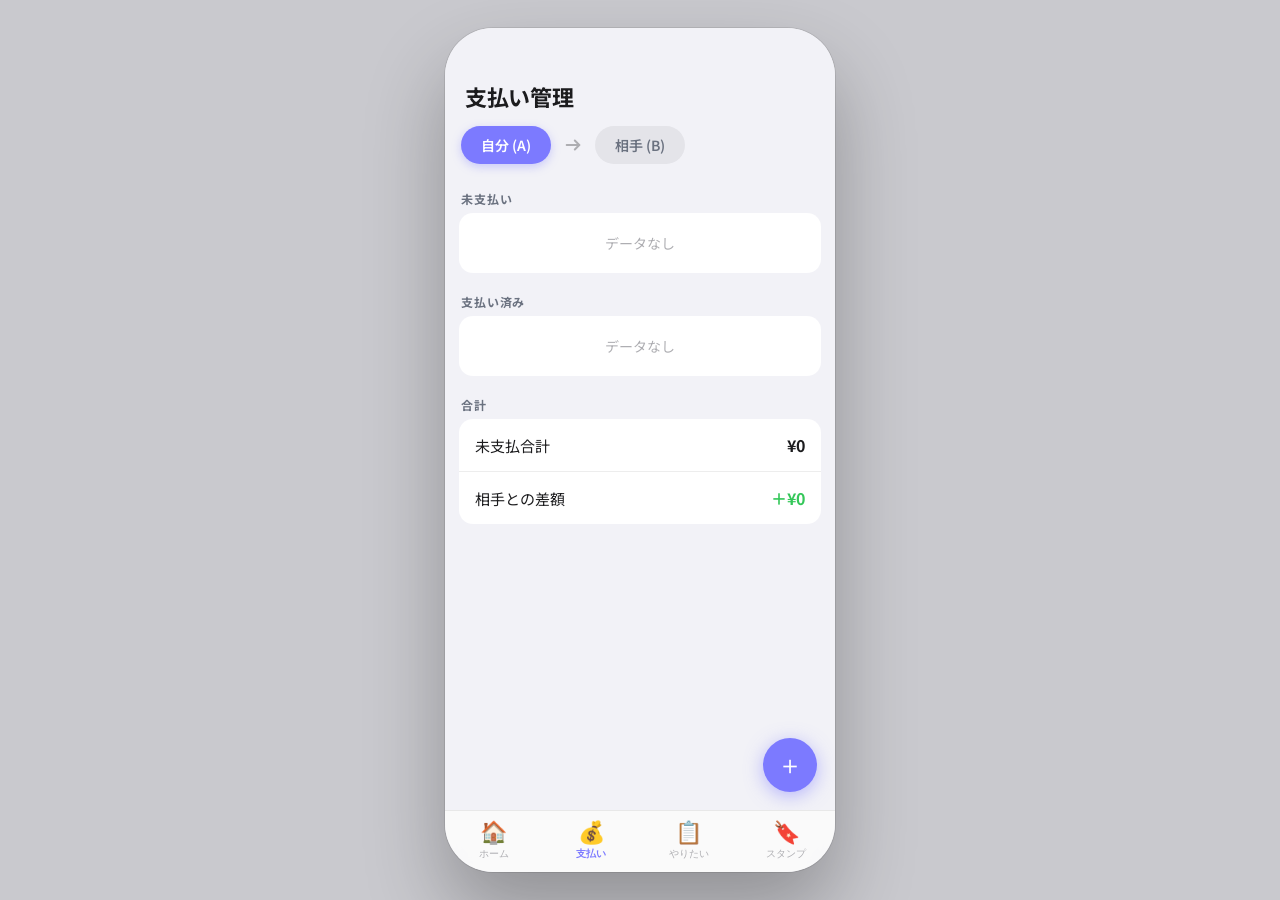
==== 01_payment.html @ 021d117a "ページ遷移調整" ====
<!DOCTYPE html>
<html lang="ja">
<head>
<meta charset="UTF-8"/>
<meta name="viewport" content="width=device-width,initial-scale=1.0,maximum-scale=1.0"/>
<title>支払い管理</title>
<link href="https://fonts.googleapis.com/css2?family=Noto+Sans+JP:wght@300;400;500;600;700&display=swap" rel="stylesheet"/>
<style>
/* ─── Reset & Variables ─── */
*,*::before,*::after{box-sizing:border-box;margin:0;padding:0}
:root{
  --bg:#f2f2f7;
  --card:#fff;
  --text:#1c1c1e;
  --sub:#6b7280;
  --muted:#aeaeb2;
  --border:rgba(0,0,0,0.07);
  --accent:#7c7aff;
  --green:#34c759;
  --red:#ff3b30;
  --r:14px;
  --nav:62px;
}
html,body{
  height:100%;background:#c9c9ce;
  display:flex;justify-content:center;align-items:center;
  font-family:'Noto Sans JP',sans-serif;
  -webkit-font-smoothing:antialiased;
}

/* ─── Phone Frame ─── */
.phone{
  width:390px;height:844px;
  background:var(--bg);border-radius:48px;overflow:hidden;
  position:relative;display:flex;flex-direction:column;
  box-shadow:0 40px 80px rgba(0,0,0,.28),0 0 0 1px rgba(0,0,0,.09);
}

/* ─── Header ─── */
.hdr{
  padding:52px 20px 10px;
  background:var(--bg);flex-shrink:0;
}
.hdr-title{font-size:22px;font-weight:700;color:var(--text);letter-spacing:-.3px}

/* ─── Tab Bar ─── */
.tab-bar{
  display:flex;gap:8px;padding:4px 16px 12px;
  background:var(--bg);align-items:center;flex-shrink:0;
}
.tab-pill{
  padding:9px 20px;border-radius:22px;
  font-size:14px;font-weight:600;
  font-family:'Noto Sans JP',sans-serif;
  border:none;cursor:pointer;
  transition:background .2s,color .2s,transform .1s;
}
.tab-pill:active{transform:scale(.95)}
.tab-pill.on {background:var(--accent);color:#fff;box-shadow:0 3px 10px rgba(124,122,255,.35)}
.tab-pill.off{background:#e4e4e9;color:var(--sub)}
.tab-arrow{
  display:flex;align-items:center;justify-content:center;
  width:28px;height:28px;color:var(--muted);flex-shrink:0;
  transition:transform .3s cubic-bezier(.34,1.56,.64,1);
}

/* ─── Scroll Area ─── */
.scroll{
  flex:1;overflow-y:auto;padding:0 14px 20px;
  -webkit-overflow-scrolling:touch;
}
.scroll::-webkit-scrollbar{display:none}

/* ─── Section Label ─── */
.sec-lbl{
  font-size:12px;font-weight:700;color:var(--sub);
  letter-spacing:.07em;text-transform:uppercase;
  padding:14px 2px 6px;
}

/* ─── Card List ─── */
.c-list{
  background:var(--card);border-radius:var(--r);
  overflow:hidden;margin-bottom:6px;
}
.c-row{
  display:flex;align-items:center;padding:14px 16px;
  border-bottom:.5px solid var(--border);gap:10px;
  cursor:pointer;transition:background .12s;
  -webkit-tap-highlight-color:transparent;
}
.c-row:last-child{border-bottom:none}
.c-row:active{background:#f5f5fa}
.c-main{flex:1;min-width:0}
.c-date{font-size:15px;color:var(--text);font-weight:400}
.c-memo{font-size:12px;color:var(--sub);margin-top:2px}
.c-right{text-align:right;flex-shrink:0;display:flex;flex-direction:column;align-items:flex-end;gap:4px}
.c-amount{font-size:16px;font-weight:600;color:var(--text)}
.badge{
  font-size:11px;font-weight:600;
  padding:2px 8px;border-radius:10px;
  display:inline-block;
}
.b-red  {background:#ffe5e4;color:var(--red)}
.b-green{background:#e3f9eb;color:var(--green)}
.empty-row{padding:20px;text-align:center;font-size:14px;color:var(--muted)}

/* ─── Summary Card ─── */
.sum-card{background:var(--card);border-radius:var(--r);overflow:hidden;margin-bottom:6px}
.sum-row{display:flex;justify-content:space-between;align-items:center;padding:14px 16px;border-bottom:.5px solid var(--border)}
.sum-row:last-child{border-bottom:none}
.sum-lbl{font-size:15px;color:var(--text)}
.sum-val{font-size:16px;font-weight:700;color:var(--text)}
.sum-val.pos{color:var(--green)}
.sum-val.neg{color:var(--red)}

/* ─── FAB ─── */
.fab{
  position:absolute;bottom:calc(var(--nav) + 18px);right:18px;
  width:54px;height:54px;border-radius:50%;
  background:var(--accent);color:#fff;
  border:none;cursor:pointer;font-size:26px;
  display:flex;align-items:center;justify-content:center;
  box-shadow:0 4px 18px rgba(124,122,255,.5);
  transition:transform .15s,box-shadow .15s;z-index:20;
}
.fab:active{transform:scale(.91);box-shadow:0 2px 8px rgba(124,122,255,.35)}

/* ─── Bottom Nav ─── */
.nav{
  height:var(--nav);background:rgba(250,250,250,.96);
  border-top:.5px solid var(--border);
  display:flex;align-items:center;
  flex-shrink:0;backdrop-filter:blur(20px);z-index:30;
}
.nav-item{
  flex:1;display:flex;flex-direction:column;
  align-items:center;justify-content:center;gap:3px;
  cursor:pointer;padding:6px 0;border:none;background:none;
  -webkit-tap-highlight-color:transparent;
  transition:transform .1s;
}
.nav-item:active{transform:scale(.88)}
.nav-icon{font-size:22px;line-height:1}
.nav-lbl{font-size:10px;font-weight:500;color:var(--muted)}
.nav-item.active .nav-lbl{color:var(--accent);font-weight:700}

/* ─── Overlay / Sheet ─── */
.overlay{
  position:absolute;inset:0;background:rgba(0,0,0,.42);
  z-index:100;display:flex;align-items:flex-end;
  opacity:0;pointer-events:none;transition:opacity .22s;
}
.overlay.open{opacity:1;pointer-events:all}
.sheet{
  width:100%;background:var(--bg);border-radius:24px 24px 0 0;
  transform:translateY(100%);
  transition:transform .3s cubic-bezier(.32,.72,0,1);
  max-height:92%;overflow-y:auto;
}
.overlay.open .sheet{transform:translateY(0)}
.sh-handle{width:36px;height:4px;background:#c7c7cc;border-radius:2px;margin:12px auto 0}
.sh-hdr{display:flex;justify-content:space-between;align-items:center;padding:16px 20px 10px}
.sh-title{font-size:17px;font-weight:700;color:var(--text)}
.x-btn{
  width:28px;height:28px;border-radius:50%;
  background:#e4e4e9;border:none;cursor:pointer;
  display:flex;align-items:center;justify-content:center;
  font-size:14px;color:var(--sub);
}

/* ─── Form ─── */
.f-card{background:var(--card);border-radius:var(--r);margin:0 14px 10px;overflow:hidden}
.f-row{
  display:flex;align-items:center;padding:13px 16px;
  border-bottom:.5px solid var(--border);gap:10px;
}
.f-row:last-child{border-bottom:none}
.f-lbl{font-size:15px;color:var(--text);min-width:80px;flex-shrink:0}
.f-inp{
  flex:1;border:none;outline:none;
  font-size:15px;font-family:'Noto Sans JP',sans-serif;
  color:var(--text);background:transparent;text-align:right;
}
.f-inp::placeholder{color:#c7c7cc}
input[type=datetime-local]{color-scheme:light}
.tgl-g{display:flex;gap:6px;margin-left:auto}
.tgl{
  padding:7px 13px;border-radius:11px;
  font-size:12px;font-weight:700;
  font-family:'Noto Sans JP',sans-serif;
  border:none;cursor:pointer;
  transition:background .16s,color .16s,transform .1s;
}
.tgl:active{transform:scale(.93)}
.tgl-off    {background:#e4e4e9;color:var(--sub)}
.tgl-accent {background:var(--accent);color:#fff}
.tgl-green  {background:var(--green);color:#fff}
.tgl-red    {background:var(--red);color:#fff}
.ok-btn{
  display:block;width:calc(100% - 28px);margin:2px 14px 22px;
  padding:15px;background:var(--accent);color:#fff;
  border:none;border-radius:var(--r);
  font-size:16px;font-weight:700;
  font-family:'Noto Sans JP',sans-serif;
  cursor:pointer;letter-spacing:.04em;
  transition:opacity .15s,transform .12s;
}
.ok-btn:active{opacity:.82;transform:scale(.98)}
.ok-btn:disabled{opacity:.45;cursor:not-allowed}
.del-btn{
  display:block;width:calc(100% - 28px);margin:4px 14px 22px;
  padding:13px;background:#ffe5e4;color:var(--red);
  border:none;border-radius:var(--r);
  font-size:15px;font-weight:600;
  font-family:'Noto Sans JP',sans-serif;cursor:pointer;
}

/* ─── Detail Sheet ─── */
.det-title{font-size:22px;font-weight:700;color:var(--text);padding:4px 16px 14px}
.det-row{
  display:flex;justify-content:space-between;align-items:flex-start;
  padding:12px 16px;border-bottom:.5px solid var(--border);font-size:14px;gap:12px;
}
.det-row:last-child{border-bottom:none}
.det-k{color:var(--sub);flex-shrink:0}
.det-v{color:var(--text);font-weight:500;text-align:right;word-break:break-all}

/* ─── Slide animation ─── */
@keyframes slideR{from{opacity:0;transform:translateX(24px)}to{opacity:1;transform:translateX(0)}}
@keyframes slideL{from{opacity:0;transform:translateX(-24px)}to{opacity:1;transform:translateX(0)}}
.anim-r{animation:slideR .2s ease forwards}
.anim-l{animation:slideL .2s ease forwards}
</style>
</head>
<body>
<div class="phone">

  <!-- Header -->
  <div class="hdr">
    <div class="hdr-title">支払い管理</div>
  </div>

  <!-- Tab Bar -->
  <div class="tab-bar">
    <button class="tab-pill on" id="tabA" onclick="switchTab('A')">自分 (A)</button>
    <div class="tab-arrow" id="arrow">
      <svg width="18" height="18" viewBox="0 0 20 20" fill="none"
           stroke="currentColor" stroke-width="2.2"
           stroke-linecap="round" stroke-linejoin="round">
        <line x1="3" y1="10" x2="17" y2="10"/>
        <polyline points="12 5 17 10 12 15"/>
      </svg>
    </div>
    <button class="tab-pill off" id="tabB" onclick="switchTab('B')">相手 (B)</button>
  </div>

  <!-- Scroll Area -->
  <div class="scroll" id="scroll"></div>

  <!-- FAB -->
  <button class="fab" onclick="openAdd()">＋</button>

  <!-- Bottom Nav -->
  <nav class="nav">
    <button class="nav-item" onclick="location.href='index.html'">
      <span class="nav-icon">🏠</span><span class="nav-lbl">ホーム</span>
    </button>
    <button class="nav-item active">
      <span class="nav-icon">💰</span><span class="nav-lbl">支払い</span>
    </button>
    <button class="nav-item" onclick="location.href='02_wants.html'">
      <span class="nav-icon">📋</span><span class="nav-lbl">やりたい</span>
    </button>
    <button class="nav-item" onclick="location.href='03_stamp.html'">
      <span class="nav-icon">🔖</span><span class="nav-lbl">スタンプ</span>
    </button>
  </nav>

  <!-- ── 追加モーダル ── -->
  <div class="overlay" id="addModal" onclick="bgClose(event,'addModal')">
    <div class="sheet">
      <div class="sh-handle"></div>
      <div class="sh-hdr">
        <span class="sh-title">支払いを追加</span>
        <button class="x-btn" onclick="close('addModal')">✕</button>
      </div>

      <div class="f-card">
        <div class="f-row">
          <span class="f-lbl">発生日時</span>
          <input class="f-inp" type="datetime-local" id="f-date"/>
        </div>
        <div class="f-row">
          <span class="f-lbl">金額</span>
          <input class="f-inp" type="number" id="f-amount" placeholder="0" min="1"/>
          <span style="font-size:14px;color:var(--sub);flex-shrink:0">円</span>
        </div>
        <div class="f-row">
          <span class="f-lbl">メモ</span>
          <input class="f-inp" type="text" id="f-memo" placeholder="任意"/>
        </div>
      </div>

      <div class="f-card">
        <div class="f-row">
          <span class="f-lbl">支払者</span>
          <div class="tgl-g">
            <button class="tgl tgl-accent" id="t-a" onclick="setWho('A')">自分 (A)</button>
            <button class="tgl tgl-off"    id="t-b" onclick="setWho('B')">相手 (B)</button>
          </div>
        </div>
        <div class="f-row">
          <span class="f-lbl">ステータス</span>
          <div class="tgl-g">
            <button class="tgl tgl-red"   id="t-unpaid" onclick="setStatus('unpaid')">未支払い</button>
            <button class="tgl tgl-off"   id="t-paid"   onclick="setStatus('paid')">支払済み</button>
          </div>
        </div>
        <div class="f-row" id="paidDateRow" style="display:none">
          <span class="f-lbl">支払日時</span>
          <input class="f-inp" type="datetime-local" id="f-paiddate"/>
        </div>
      </div>

      <button class="ok-btn" id="addBtn" onclick="submitAdd()">追加する</button>
    </div>
  </div>

  <!-- ── 詳細モーダル ── -->
  <div class="overlay" id="detModal" onclick="bgClose(event,'detModal')">
    <div class="sheet">
      <div class="sh-handle"></div>
      <div class="sh-hdr">
        <span class="sh-title">支払い詳細</span>
        <button class="x-btn" onclick="close('detModal')">✕</button>
      </div>
      <div id="detBody"></div>
      <button class="del-btn" id="delBtn">🗑 この支払いを削除する</button>
    </div>
  </div>

</div><!-- /phone -->

<script>
/* ──────────── STATE ──────────── */
const STORE = 'pay_v1';

// ストレージから読み込み。なければサンプルデータ
let payments = (() => {
  try { return JSON.parse(localStorage.getItem(STORE)) || null; } catch { return null; }
})() || [
  { id: uid(), date: '2026-04-06T14:00', amount: 800,  memo: 'ランチ',   who: 'A', status: 'unpaid', paidDate: null,            createdAt: '2026-04-06T14:00' },
  { id: uid(), date: '2026-04-05T16:00', amount: 1200, memo: 'カフェ',   who: 'A', status: 'unpaid', paidDate: null,            createdAt: '2026-04-05T16:00' },
  { id: uid(), date: '2026-04-01T01:00', amount: 100,  memo: 'コンビニ', who: 'A', status: 'paid',   paidDate: '2026-04-02T10:00', createdAt: '2026-04-01T01:00' },
  { id: uid(), date: '2026-04-04T12:00', amount: 1000, memo: '夕食',     who: 'B', status: 'unpaid', paidDate: null,            createdAt: '2026-04-04T12:00' },
  { id: uid(), date: '2026-03-30T09:00', amount: 500,  memo: '交通費',   who: 'B', status: 'paid',   paidDate: '2026-04-01T09:00', createdAt: '2026-03-30T09:00' },
];

let tab    = 'A';     // 表示中タブ
let fWho   = 'A';     // フォーム: 支払者
let fStatus = 'unpaid'; // フォーム: ステータス

/* ──────────── UTILS ──────────── */
function uid() { return Date.now().toString(36) + Math.random().toString(36).slice(2,6); }
function yen(n) { return '¥' + Number(n).toLocaleString(); }
function nowISO() { const d = new Date(); d.setSeconds(0,0); return d.toISOString().slice(0,16); }

function fmtDateTime(s) {
  if (!s) return '—';
  const d = new Date(s);
  if (isNaN(d)) return s;
  const pad = n => String(n).padStart(2,'0');
  return `${d.getFullYear()}/${pad(d.getMonth()+1)}/${pad(d.getDate())} ${pad(d.getHours())}:${pad(d.getMinutes())}`;
}

// 発生日時から3ヶ月以上経過したデータを自動削除
function autoDelete() {
  const limit = 3 * 30 * 24 * 60 * 60 * 1000; // 3ヶ月（ms）
  const now = Date.now();
  const before = payments.length;
  payments = payments.filter(p => now - new Date(p.date).getTime() < limit);
  if (payments.length !== before) persist();
}

function persist() {
  localStorage.setItem(STORE, JSON.stringify(payments));
}

/* ──────────── TAB ──────────── */
function switchTab(t, anim) {
  if (t === tab && !anim) return;
  const dir = anim || (t === 'B' ? 'anim-r' : 'anim-l');
  tab = t;
  document.getElementById('tabA').className = 'tab-pill ' + (t === 'A' ? 'on' : 'off');
  document.getElementById('tabB').className = 'tab-pill ' + (t === 'B' ? 'on' : 'off');
  document.getElementById('arrow').style.transform = t === 'B' ? 'scaleX(-1)' : 'scaleX(1)';
  render(dir);
}

/* ──────────── RENDER ──────────── */
function render(anim) {
  const el = document.getElementById('scroll');

  const mine  = payments.filter(p => p.who === tab);
  const other = payments.filter(p => p.who !== tab);

  const unpaid = mine.filter(p => p.status === 'unpaid')
                     .sort((a,b) => b.date.localeCompare(a.date));
  const paid   = mine.filter(p => p.status === 'paid')
                     .sort((a,b) => b.date.localeCompare(a.date));

  const unpaidTotal = unpaid.reduce((s,p) => s + p.amount, 0);
  const otherUnpaid = other.filter(p => p.status === 'unpaid')
                           .reduce((s,p) => s + p.amount, 0);
  const diff      = otherUnpaid - unpaidTotal;
  const diffStr   = (diff >= 0 ? '＋' : '－') + yen(Math.abs(diff));
  const diffClass = diff >= 0 ? 'pos' : 'neg';

  const rowHTML = p => `
    <div class="c-row" onclick="openDetail('${p.id}')">
      <div class="c-main">
        <div class="c-date">${fmtDateTime(p.date)}</div>
        ${p.memo ? `<div class="c-memo">${p.memo}</div>` : ''}
      </div>
      <div class="c-right">
        <div class="c-amount">${yen(p.amount)}</div>
        <span class="badge ${p.status === 'paid' ? 'b-green' : 'b-red'}">${p.status === 'paid' ? '支払済' : '未支払'}</span>
      </div>
    </div>`;

  el.innerHTML = `
    <div class="sec-lbl">未支払い</div>
    <div class="c-list">${unpaid.length ? unpaid.map(rowHTML).join('') : '<div class="empty-row">データなし</div>'}</div>

    <div class="sec-lbl">支払い済み</div>
    <div class="c-list">${paid.length ? paid.map(rowHTML).join('') : '<div class="empty-row">データなし</div>'}</div>

    <div class="sec-lbl">合計</div>
    <div class="sum-card">
      <div class="sum-row">
        <span class="sum-lbl">未支払合計</span>
        <span class="sum-val">${yen(unpaidTotal)}</span>
      </div>
      <div class="sum-row">
        <span class="sum-lbl">相手との差額</span>
        <span class="sum-val ${diffClass}">${diffStr}</span>
      </div>
    </div>
    <div style="height:6px"></div>
  `;

  if (anim) {
    el.classList.remove('anim-r','anim-l');
    void el.offsetWidth; // reflow
    el.classList.add(anim);
  }
}

/* ──────────── MODAL HELPERS ──────────── */
function open(id)  { document.getElementById(id).classList.add('open'); }
function close(id) { document.getElementById(id).classList.remove('open'); }
function bgClose(e, id) { if (e.target === document.getElementById(id)) close(id); }

/* ──────────── ADD MODAL ──────────── */
function openAdd() {
  document.getElementById('f-date').value    = nowISO();
  document.getElementById('f-amount').value  = '';
  document.getElementById('f-memo').value    = '';
  document.getElementById('f-paiddate').value = nowISO();
  setWho(tab);
  setStatus('unpaid');
  open('addModal');
}

function setWho(w) {
  fWho = w;
  document.getElementById('t-a').className = 'tgl ' + (w === 'A' ? 'tgl-accent' : 'tgl-off');
  document.getElementById('t-b').className = 'tgl ' + (w === 'B' ? 'tgl-accent' : 'tgl-off');
}

function setStatus(s) {
  fStatus = s;
  document.getElementById('t-unpaid').className = 'tgl ' + (s === 'unpaid' ? 'tgl-red'   : 'tgl-off');
  document.getElementById('t-paid'  ).className = 'tgl ' + (s === 'paid'   ? 'tgl-green' : 'tgl-off');
  document.getElementById('paidDateRow').style.display = s === 'paid' ? 'flex' : 'none';
}

function submitAdd() {
  const date   = document.getElementById('f-date').value;
  const amount = parseInt(document.getElementById('f-amount').value, 10);
  const memo   = document.getElementById('f-memo').value.trim();

  if (!date || isNaN(amount) || amount < 1) {
    alert('発生日時と金額（1円以上）を入力してください');
    return;
  }

  const paidDate = fStatus === 'paid'
    ? (document.getElementById('f-paiddate').value || date)
    : null;

  payments.push({
    id: uid(), date, amount, memo,
    who: fWho, status: fStatus,
    paidDate, createdAt: new Date().toISOString()
  });

  payments.sort((a,b) => b.date.localeCompare(a.date));
  persist();
  close('addModal');
  render();
}

/* ──────────── DETAIL MODAL ──────────── */
function openDetail(id) {
  const p = payments.find(x => x.id === id);
  if (!p) return;

  document.getElementById('detBody').innerHTML = `
    <div class="det-title">${yen(p.amount)}</div>
    <div class="det-row"><span class="det-k">ステータス</span>  <span class="det-v">${p.status === 'paid' ? '✅ 支払済み' : '⏳ 未支払い'}</span></div>
    <div class="det-row"><span class="det-k">支払者</span>      <span class="det-v">${p.who === 'A' ? '自分 (A)' : '相手 (B)'}</span></div>
    <div class="det-row"><span class="det-k">発生日時</span>    <span class="det-v">${fmtDateTime(p.date)}</span></div>
    ${p.paidDate ? `<div class="det-row"><span class="det-k">支払日時</span><span class="det-v">${fmtDateTime(p.paidDate)}</span></div>` : ''}
    ${p.memo     ? `<div class="det-row"><span class="det-k">メモ</span>    <span class="det-v">${p.memo}</span></div>` : ''}
    <div class="det-row"><span class="det-k">登録日時</span>    <span class="det-v">${fmtDateTime(p.createdAt)}</span></div>
  `;

  // ステータストグルボタン
  const toggleLabel = p.status === 'unpaid' ? '✅ 支払済みにする' : '↩ 未支払いに戻す';
  const toggleColor = p.status === 'unpaid' ? 'var(--green)' : 'var(--accent)';
  let extra = document.createElement('button');
  extra.className = 'ok-btn';
  extra.style.cssText = `background:${toggleColor};margin-bottom:0`;
  extra.textContent = toggleLabel;
  extra.onclick = () => {
    p.status   = p.status === 'unpaid' ? 'paid' : 'unpaid';
    p.paidDate = p.status === 'paid' ? new Date().toISOString() : null;
    persist();
    close('detModal');
    render();
  };
  document.getElementById('detBody').appendChild(extra);

  document.getElementById('delBtn').onclick = () => {
    if (!confirm('この支払いを削除しますか？')) return;
    payments = payments.filter(x => x.id !== id);
    persist();
    close('detModal');
    render();
  };

  open('detModal');
}

/* ──────────── INIT ──────────── */
autoDelete();
render();
</script>
</body>
</html>
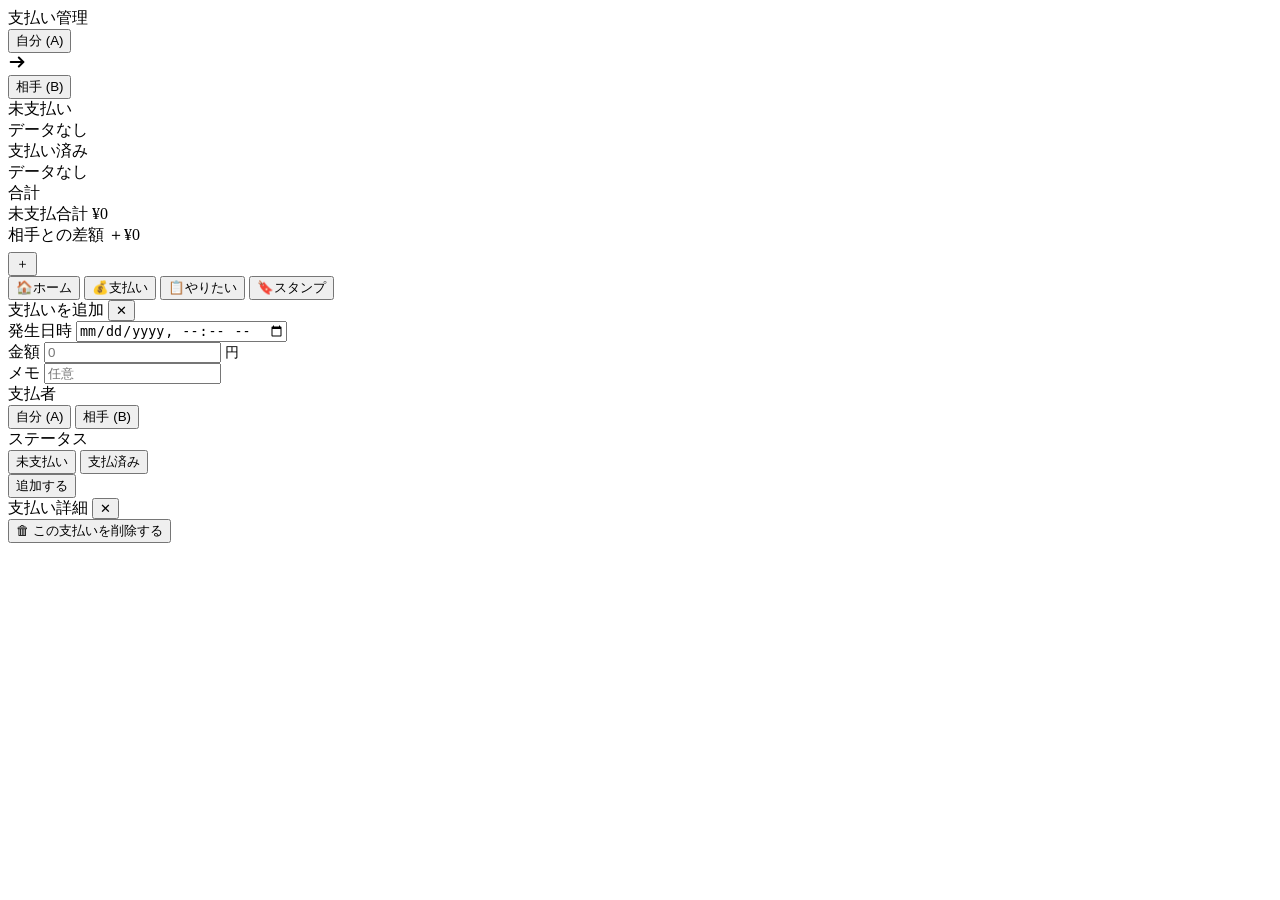
==== commit 96db85df: "css分割" ====
--- a/01_payment.html
+++ b/01_payment.html
@@ -5,233 +5,7 @@
 <meta name="viewport" content="width=device-width,initial-scale=1.0,maximum-scale=1.0"/>
 <title>支払い管理</title>
 <link href="https://fonts.googleapis.com/css2?family=Noto+Sans+JP:wght@300;400;500;600;700&display=swap" rel="stylesheet"/>
-<style>
-/* ─── Reset & Variables ─── */
-*,*::before,*::after{box-sizing:border-box;margin:0;padding:0}
-:root{
-  --bg:#f2f2f7;
-  --card:#fff;
-  --text:#1c1c1e;
-  --sub:#6b7280;
-  --muted:#aeaeb2;
-  --border:rgba(0,0,0,0.07);
-  --accent:#7c7aff;
-  --green:#34c759;
-  --red:#ff3b30;
-  --r:14px;
-  --nav:62px;
-}
-html,body{
-  height:100%;background:#c9c9ce;
-  display:flex;justify-content:center;align-items:center;
-  font-family:'Noto Sans JP',sans-serif;
-  -webkit-font-smoothing:antialiased;
-}
-
-/* ─── Phone Frame ─── */
-.phone{
-  width:390px;height:844px;
-  background:var(--bg);border-radius:48px;overflow:hidden;
-  position:relative;display:flex;flex-direction:column;
-  box-shadow:0 40px 80px rgba(0,0,0,.28),0 0 0 1px rgba(0,0,0,.09);
-}
-
-/* ─── Header ─── */
-.hdr{
-  padding:52px 20px 10px;
-  background:var(--bg);flex-shrink:0;
-}
-.hdr-title{font-size:22px;font-weight:700;color:var(--text);letter-spacing:-.3px}
-
-/* ─── Tab Bar ─── */
-.tab-bar{
-  display:flex;gap:8px;padding:4px 16px 12px;
-  background:var(--bg);align-items:center;flex-shrink:0;
-}
-.tab-pill{
-  padding:9px 20px;border-radius:22px;
-  font-size:14px;font-weight:600;
-  font-family:'Noto Sans JP',sans-serif;
-  border:none;cursor:pointer;
-  transition:background .2s,color .2s,transform .1s;
-}
-.tab-pill:active{transform:scale(.95)}
-.tab-pill.on {background:var(--accent);color:#fff;box-shadow:0 3px 10px rgba(124,122,255,.35)}
-.tab-pill.off{background:#e4e4e9;color:var(--sub)}
-.tab-arrow{
-  display:flex;align-items:center;justify-content:center;
-  width:28px;height:28px;color:var(--muted);flex-shrink:0;
-  transition:transform .3s cubic-bezier(.34,1.56,.64,1);
-}
-
-/* ─── Scroll Area ─── */
-.scroll{
-  flex:1;overflow-y:auto;padding:0 14px 20px;
-  -webkit-overflow-scrolling:touch;
-}
-.scroll::-webkit-scrollbar{display:none}
-
-/* ─── Section Label ─── */
-.sec-lbl{
-  font-size:12px;font-weight:700;color:var(--sub);
-  letter-spacing:.07em;text-transform:uppercase;
-  padding:14px 2px 6px;
-}
-
-/* ─── Card List ─── */
-.c-list{
-  background:var(--card);border-radius:var(--r);
-  overflow:hidden;margin-bottom:6px;
-}
-.c-row{
-  display:flex;align-items:center;padding:14px 16px;
-  border-bottom:.5px solid var(--border);gap:10px;
-  cursor:pointer;transition:background .12s;
-  -webkit-tap-highlight-color:transparent;
-}
-.c-row:last-child{border-bottom:none}
-.c-row:active{background:#f5f5fa}
-.c-main{flex:1;min-width:0}
-.c-date{font-size:15px;color:var(--text);font-weight:400}
-.c-memo{font-size:12px;color:var(--sub);margin-top:2px}
-.c-right{text-align:right;flex-shrink:0;display:flex;flex-direction:column;align-items:flex-end;gap:4px}
-.c-amount{font-size:16px;font-weight:600;color:var(--text)}
-.badge{
-  font-size:11px;font-weight:600;
-  padding:2px 8px;border-radius:10px;
-  display:inline-block;
-}
-.b-red  {background:#ffe5e4;color:var(--red)}
-.b-green{background:#e3f9eb;color:var(--green)}
-.empty-row{padding:20px;text-align:center;font-size:14px;color:var(--muted)}
-
-/* ─── Summary Card ─── */
-.sum-card{background:var(--card);border-radius:var(--r);overflow:hidden;margin-bottom:6px}
-.sum-row{display:flex;justify-content:space-between;align-items:center;padding:14px 16px;border-bottom:.5px solid var(--border)}
-.sum-row:last-child{border-bottom:none}
-.sum-lbl{font-size:15px;color:var(--text)}
-.sum-val{font-size:16px;font-weight:700;color:var(--text)}
-.sum-val.pos{color:var(--green)}
-.sum-val.neg{color:var(--red)}
-
-/* ─── FAB ─── */
-.fab{
-  position:absolute;bottom:calc(var(--nav) + 18px);right:18px;
-  width:54px;height:54px;border-radius:50%;
-  background:var(--accent);color:#fff;
-  border:none;cursor:pointer;font-size:26px;
-  display:flex;align-items:center;justify-content:center;
-  box-shadow:0 4px 18px rgba(124,122,255,.5);
-  transition:transform .15s,box-shadow .15s;z-index:20;
-}
-.fab:active{transform:scale(.91);box-shadow:0 2px 8px rgba(124,122,255,.35)}
-
-/* ─── Bottom Nav ─── */
-.nav{
-  height:var(--nav);background:rgba(250,250,250,.96);
-  border-top:.5px solid var(--border);
-  display:flex;align-items:center;
-  flex-shrink:0;backdrop-filter:blur(20px);z-index:30;
-}
-.nav-item{
-  flex:1;display:flex;flex-direction:column;
-  align-items:center;justify-content:center;gap:3px;
-  cursor:pointer;padding:6px 0;border:none;background:none;
-  -webkit-tap-highlight-color:transparent;
-  transition:transform .1s;
-}
-.nav-item:active{transform:scale(.88)}
-.nav-icon{font-size:22px;line-height:1}
-.nav-lbl{font-size:10px;font-weight:500;color:var(--muted)}
-.nav-item.active .nav-lbl{color:var(--accent);font-weight:700}
-
-/* ─── Overlay / Sheet ─── */
-.overlay{
-  position:absolute;inset:0;background:rgba(0,0,0,.42);
-  z-index:100;display:flex;align-items:flex-end;
-  opacity:0;pointer-events:none;transition:opacity .22s;
-}
-.overlay.open{opacity:1;pointer-events:all}
-.sheet{
-  width:100%;background:var(--bg);border-radius:24px 24px 0 0;
-  transform:translateY(100%);
-  transition:transform .3s cubic-bezier(.32,.72,0,1);
-  max-height:92%;overflow-y:auto;
-}
-.overlay.open .sheet{transform:translateY(0)}
-.sh-handle{width:36px;height:4px;background:#c7c7cc;border-radius:2px;margin:12px auto 0}
-.sh-hdr{display:flex;justify-content:space-between;align-items:center;padding:16px 20px 10px}
-.sh-title{font-size:17px;font-weight:700;color:var(--text)}
-.x-btn{
-  width:28px;height:28px;border-radius:50%;
-  background:#e4e4e9;border:none;cursor:pointer;
-  display:flex;align-items:center;justify-content:center;
-  font-size:14px;color:var(--sub);
-}
-
-/* ─── Form ─── */
-.f-card{background:var(--card);border-radius:var(--r);margin:0 14px 10px;overflow:hidden}
-.f-row{
-  display:flex;align-items:center;padding:13px 16px;
-  border-bottom:.5px solid var(--border);gap:10px;
-}
-.f-row:last-child{border-bottom:none}
-.f-lbl{font-size:15px;color:var(--text);min-width:80px;flex-shrink:0}
-.f-inp{
-  flex:1;border:none;outline:none;
-  font-size:15px;font-family:'Noto Sans JP',sans-serif;
-  color:var(--text);background:transparent;text-align:right;
-}
-.f-inp::placeholder{color:#c7c7cc}
-input[type=datetime-local]{color-scheme:light}
-.tgl-g{display:flex;gap:6px;margin-left:auto}
-.tgl{
-  padding:7px 13px;border-radius:11px;
-  font-size:12px;font-weight:700;
-  font-family:'Noto Sans JP',sans-serif;
-  border:none;cursor:pointer;
-  transition:background .16s,color .16s,transform .1s;
-}
-.tgl:active{transform:scale(.93)}
-.tgl-off    {background:#e4e4e9;color:var(--sub)}
-.tgl-accent {background:var(--accent);color:#fff}
-.tgl-green  {background:var(--green);color:#fff}
-.tgl-red    {background:var(--red);color:#fff}
-.ok-btn{
-  display:block;width:calc(100% - 28px);margin:2px 14px 22px;
-  padding:15px;background:var(--accent);color:#fff;
-  border:none;border-radius:var(--r);
-  font-size:16px;font-weight:700;
-  font-family:'Noto Sans JP',sans-serif;
-  cursor:pointer;letter-spacing:.04em;
-  transition:opacity .15s,transform .12s;
-}
-.ok-btn:active{opacity:.82;transform:scale(.98)}
-.ok-btn:disabled{opacity:.45;cursor:not-allowed}
-.del-btn{
-  display:block;width:calc(100% - 28px);margin:4px 14px 22px;
-  padding:13px;background:#ffe5e4;color:var(--red);
-  border:none;border-radius:var(--r);
-  font-size:15px;font-weight:600;
-  font-family:'Noto Sans JP',sans-serif;cursor:pointer;
-}
-
-/* ─── Detail Sheet ─── */
-.det-title{font-size:22px;font-weight:700;color:var(--text);padding:4px 16px 14px}
-.det-row{
-  display:flex;justify-content:space-between;align-items:flex-start;
-  padding:12px 16px;border-bottom:.5px solid var(--border);font-size:14px;gap:12px;
-}
-.det-row:last-child{border-bottom:none}
-.det-k{color:var(--sub);flex-shrink:0}
-.det-v{color:var(--text);font-weight:500;text-align:right;word-break:break-all}
-
-/* ─── Slide animation ─── */
-@keyframes slideR{from{opacity:0;transform:translateX(24px)}to{opacity:1;transform:translateX(0)}}
-@keyframes slideL{from{opacity:0;transform:translateX(-24px)}to{opacity:1;transform:translateX(0)}}
-.anim-r{animation:slideR .2s ease forwards}
-.anim-l{animation:slideL .2s ease forwards}
-</style>
+<link rel="stylesheet" href="payment_style.css">
 </head>
 <body>
 <div class="phone">
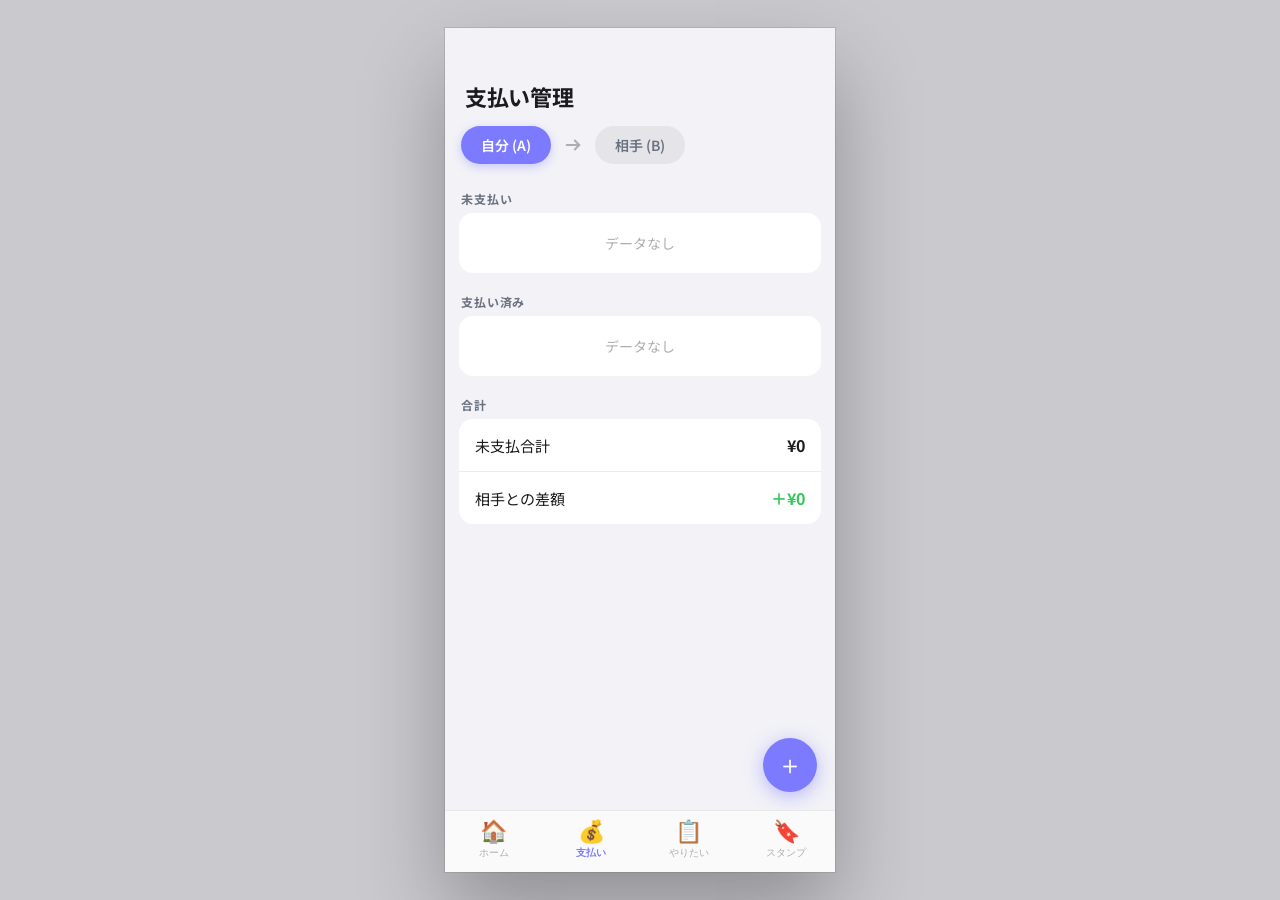
==== commit 70da4b9f: "微調整" ====
--- a/01_payment.html
+++ b/01_payment.html
@@ -5,332 +5,216 @@
 <meta name="viewport" content="width=device-width,initial-scale=1.0,maximum-scale=1.0"/>
 <title>支払い管理</title>
 <link href="https://fonts.googleapis.com/css2?family=Noto+Sans+JP:wght@300;400;500;600;700&display=swap" rel="stylesheet"/>
-<link rel="stylesheet" href="payment_style.css">
+<style>
+*,*::before,*::after{box-sizing:border-box;margin:0;padding:0}
+:root{--bg:#f2f2f7;--card:#fff;--text:#1c1c1e;--sub:#6b7280;--muted:#aeaeb2;--border:rgba(0,0,0,0.07);--accent:#7c7aff;--green:#34c759;--red:#ff3b30;--r:14px;--nav:62px}
+html,body{height:100%;background:#c9c9ce;display:flex;justify-content:center;align-items:center;font-family:'Noto Sans JP',sans-serif;-webkit-font-smoothing:antialiased;overscroll-behavior:none}
+.phone{width:min(390px,100vw);height:min(844px,100dvh);background:var(--bg);border-radius:clamp(0px,calc((100vw - 390px)*-99),48px);overflow:hidden;position:relative;display:flex;flex-direction:column;box-shadow:0 40px 80px rgba(0,0,0,.28),0 0 0 1px rgba(0,0,0,.09)}
+.hdr{padding:max(52px,env(safe-area-inset-top,52px)) 20px 10px;background:var(--bg);flex-shrink:0}
+.hdr-title{font-size:22px;font-weight:700;color:var(--text);letter-spacing:-.3px}
+.tab-bar{display:flex;gap:8px;padding:4px 16px 12px;background:var(--bg);align-items:center;flex-shrink:0}
+.tab-pill{padding:9px 20px;border-radius:22px;font-size:14px;font-weight:600;font-family:'Noto Sans JP',sans-serif;border:none;cursor:pointer;transition:background .2s,color .2s,transform .1s}
+.tab-pill:active{transform:scale(.95)}
+.tab-pill.on{background:var(--accent);color:#fff;box-shadow:0 3px 10px rgba(124,122,255,.35)}
+.tab-pill.off{background:#e4e4e9;color:var(--sub)}
+.tab-arrow{display:flex;align-items:center;justify-content:center;width:28px;height:28px;color:var(--muted);flex-shrink:0;transition:transform .3s cubic-bezier(.34,1.56,.64,1)}
+.scroll{flex:1;overflow-y:auto;padding:0 14px 20px;-webkit-overflow-scrolling:touch;overscroll-behavior:contain}
+.scroll::-webkit-scrollbar{display:none}
+.sec-lbl{font-size:12px;font-weight:700;color:var(--sub);letter-spacing:.07em;text-transform:uppercase;padding:14px 2px 6px}
+.c-list{background:var(--card);border-radius:var(--r);overflow:hidden;margin-bottom:6px}
+.c-row{display:flex;align-items:center;padding:14px 16px;border-bottom:.5px solid var(--border);gap:10px;cursor:pointer;transition:background .12s;-webkit-tap-highlight-color:transparent}
+.c-row:last-child{border-bottom:none}
+.c-row:active{background:#f5f5fa}
+.c-main{flex:1;min-width:0}
+.c-date{font-size:15px;color:var(--text)}
+.c-memo{font-size:12px;color:var(--sub);margin-top:2px}
+.c-right{text-align:right;flex-shrink:0;display:flex;flex-direction:column;align-items:flex-end;gap:4px}
+.c-amount{font-size:16px;font-weight:600;color:var(--text)}
+.badge{font-size:11px;font-weight:600;padding:2px 8px;border-radius:10px;display:inline-block}
+.b-red{background:#ffe5e4;color:var(--red)}
+.b-green{background:#e3f9eb;color:var(--green)}
+.empty-row{padding:20px;text-align:center;font-size:14px;color:var(--muted)}
+.sum-card{background:var(--card);border-radius:var(--r);overflow:hidden;margin-bottom:6px}
+.sum-row{display:flex;justify-content:space-between;align-items:center;padding:14px 16px;border-bottom:.5px solid var(--border)}
+.sum-row:last-child{border-bottom:none}
+.sum-lbl{font-size:15px;color:var(--text)}
+.sum-val{font-size:16px;font-weight:700;color:var(--text)}
+.sum-val.pos{color:var(--green)}
+.sum-val.neg{color:var(--red)}
+.fab{position:absolute;bottom:calc(var(--nav) + env(safe-area-inset-bottom,0px) + 18px);right:18px;width:54px;height:54px;border-radius:50%;background:var(--accent);color:#fff;border:none;cursor:pointer;font-size:26px;display:flex;align-items:center;justify-content:center;box-shadow:0 4px 18px rgba(124,122,255,.5);transition:transform .15s;z-index:20}
+.fab:active{transform:scale(.91)}
+.nav{height:calc(var(--nav) + env(safe-area-inset-bottom,0px));padding-bottom:env(safe-area-inset-bottom,0px);background:rgba(250,250,250,.96);border-top:.5px solid var(--border);display:flex;align-items:flex-start;flex-shrink:0;backdrop-filter:blur(20px);z-index:30}
+.nav-item{flex:1;display:flex;flex-direction:column;align-items:center;justify-content:center;gap:3px;cursor:pointer;padding:10px 0 6px;border:none;background:none;-webkit-tap-highlight-color:transparent;transition:transform .1s}
+.nav-item:active{transform:scale(.88)}
+.nav-icon{font-size:22px;line-height:1}
+.nav-lbl{font-size:10px;font-weight:500;color:var(--muted)}
+.nav-item.active .nav-lbl{color:var(--accent);font-weight:700}
+.overlay{position:absolute;inset:0;background:rgba(0,0,0,.42);z-index:100;display:flex;align-items:flex-end;opacity:0;pointer-events:none;transition:opacity .22s}
+.overlay.open{opacity:1;pointer-events:all}
+.sheet{width:100%;background:var(--bg);border-radius:24px 24px 0 0;transform:translateY(100%);max-height:92%;overflow-y:auto;transition:transform .3s cubic-bezier(.32,.72,0,1)}
+.overlay.open .sheet{transform:translateY(0)}
+.sh-handle{width:36px;height:4px;background:#c7c7cc;border-radius:2px;margin:12px auto 0}
+.sh-hdr{display:flex;justify-content:space-between;align-items:center;padding:16px 20px 10px}
+.sh-title{font-size:17px;font-weight:700;color:var(--text)}
+.x-btn{width:28px;height:28px;border-radius:50%;background:#e4e4e9;border:none;cursor:pointer;display:flex;align-items:center;justify-content:center;font-size:14px;color:var(--sub)}
+.f-card{background:var(--card);border-radius:var(--r);margin:0 14px 10px;overflow:hidden}
+.f-row{display:flex;align-items:center;padding:13px 16px;border-bottom:.5px solid var(--border);gap:10px}
+.f-row:last-child{border-bottom:none}
+.f-lbl{font-size:15px;color:var(--text);min-width:80px;flex-shrink:0}
+.f-inp{flex:1;border:none;outline:none;font-size:15px;font-family:'Noto Sans JP',sans-serif;color:var(--text);background:transparent;text-align:right}
+.f-inp::placeholder{color:#c7c7cc}
+input[type=datetime-local]{color-scheme:light}
+.tgl-g{display:flex;gap:6px;margin-left:auto}
+.tgl{padding:7px 13px;border-radius:11px;font-size:12px;font-weight:700;font-family:'Noto Sans JP',sans-serif;border:none;cursor:pointer;transition:background .16s,color .16s}
+.tgl-off{background:#e4e4e9;color:var(--sub)}
+.tgl-accent{background:var(--accent);color:#fff}
+.tgl-green{background:var(--green);color:#fff}
+.tgl-red{background:var(--red);color:#fff}
+.ok-btn{display:block;width:calc(100% - 28px);margin:2px 14px 22px;padding:15px;background:var(--accent);color:#fff;border:none;border-radius:var(--r);font-size:16px;font-weight:700;font-family:'Noto Sans JP',sans-serif;cursor:pointer;letter-spacing:.04em;transition:opacity .15s,transform .12s}
+.ok-btn:active{opacity:.82;transform:scale(.98)}
+.del-btn{display:block;width:calc(100% - 28px);margin:4px 14px 22px;padding:13px;background:#ffe5e4;color:var(--red);border:none;border-radius:var(--r);font-size:15px;font-weight:600;font-family:'Noto Sans JP',sans-serif;cursor:pointer}
+.det-title{font-size:22px;font-weight:700;color:var(--text);padding:4px 16px 14px}
+.det-row{display:flex;justify-content:space-between;align-items:flex-start;padding:12px 16px;border-bottom:.5px solid var(--border);font-size:14px;gap:12px}
+.det-row:last-child{border-bottom:none}
+.det-k{color:var(--sub);flex-shrink:0}
+.det-v{color:var(--text);font-weight:500;text-align:right;word-break:break-all}
+@keyframes slideR{from{opacity:0;transform:translateX(24px)}to{opacity:1;transform:translateX(0)}}
+@keyframes slideL{from{opacity:0;transform:translateX(-24px)}to{opacity:1;transform:translateX(0)}}
+.anim-r{animation:slideR .2s ease forwards}
+.anim-l{animation:slideL .2s ease forwards}
+</style>
 </head>
 <body>
 <div class="phone">
-
-  <!-- Header -->
-  <div class="hdr">
-    <div class="hdr-title">支払い管理</div>
-  </div>
-
-  <!-- Tab Bar -->
+  <div class="hdr"><div class="hdr-title">支払い管理</div></div>
   <div class="tab-bar">
     <button class="tab-pill on" id="tabA" onclick="switchTab('A')">自分 (A)</button>
     <div class="tab-arrow" id="arrow">
-      <svg width="18" height="18" viewBox="0 0 20 20" fill="none"
-           stroke="currentColor" stroke-width="2.2"
-           stroke-linecap="round" stroke-linejoin="round">
-        <line x1="3" y1="10" x2="17" y2="10"/>
-        <polyline points="12 5 17 10 12 15"/>
+      <svg width="18" height="18" viewBox="0 0 20 20" fill="none" stroke="currentColor" stroke-width="2.2" stroke-linecap="round" stroke-linejoin="round">
+        <line x1="3" y1="10" x2="17" y2="10"/><polyline points="12 5 17 10 12 15"/>
       </svg>
     </div>
     <button class="tab-pill off" id="tabB" onclick="switchTab('B')">相手 (B)</button>
   </div>
-
-  <!-- Scroll Area -->
   <div class="scroll" id="scroll"></div>
-
-  <!-- FAB -->
   <button class="fab" onclick="openAdd()">＋</button>
-
-  <!-- Bottom Nav -->
   <nav class="nav">
-    <button class="nav-item" onclick="location.href='index.html'">
-      <span class="nav-icon">🏠</span><span class="nav-lbl">ホーム</span>
-    </button>
-    <button class="nav-item active">
-      <span class="nav-icon">💰</span><span class="nav-lbl">支払い</span>
-    </button>
-    <button class="nav-item" onclick="location.href='02_wants.html'">
-      <span class="nav-icon">📋</span><span class="nav-lbl">やりたい</span>
-    </button>
-    <button class="nav-item" onclick="location.href='03_stamp.html'">
-      <span class="nav-icon">🔖</span><span class="nav-lbl">スタンプ</span>
-    </button>
+    <button class="nav-item" onclick="location.href='index.html'"><span class="nav-icon">🏠</span><span class="nav-lbl">ホーム</span></button>
+    <button class="nav-item active"><span class="nav-icon">💰</span><span class="nav-lbl">支払い</span></button>
+    <button class="nav-item" onclick="location.href='02_wants.html'"><span class="nav-icon">📋</span><span class="nav-lbl">やりたい</span></button>
+    <button class="nav-item" onclick="location.href='03_stamp.html'"><span class="nav-icon">🔖</span><span class="nav-lbl">スタンプ</span></button>
   </nav>
 
-  <!-- ── 追加モーダル ── -->
   <div class="overlay" id="addModal" onclick="bgClose(event,'addModal')">
     <div class="sheet">
       <div class="sh-handle"></div>
-      <div class="sh-hdr">
-        <span class="sh-title">支払いを追加</span>
-        <button class="x-btn" onclick="close('addModal')">✕</button>
+      <div class="sh-hdr"><span class="sh-title">支払いを追加</span><button class="x-btn" onclick="closeM('addModal')">✕</button></div>
+      <div class="f-card">
+        <div class="f-row"><span class="f-lbl">発生日時</span><input class="f-inp" type="datetime-local" id="f-date"/></div>
+        <div class="f-row"><span class="f-lbl">金額</span><input class="f-inp" type="number" id="f-amount" placeholder="0" min="1"/><span style="font-size:14px;color:var(--sub);flex-shrink:0">円</span></div>
+        <div class="f-row"><span class="f-lbl">メモ</span><input class="f-inp" type="text" id="f-memo" placeholder="任意"/></div>
       </div>
-
       <div class="f-card">
-        <div class="f-row">
-          <span class="f-lbl">発生日時</span>
-          <input class="f-inp" type="datetime-local" id="f-date"/>
-        </div>
-        <div class="f-row">
-          <span class="f-lbl">金額</span>
-          <input class="f-inp" type="number" id="f-amount" placeholder="0" min="1"/>
-          <span style="font-size:14px;color:var(--sub);flex-shrink:0">円</span>
-        </div>
-        <div class="f-row">
-          <span class="f-lbl">メモ</span>
-          <input class="f-inp" type="text" id="f-memo" placeholder="任意"/>
-        </div>
+        <div class="f-row"><span class="f-lbl">支払者</span><div class="tgl-g"><button class="tgl tgl-accent" id="t-a" onclick="setWho('A')">自分 (A)</button><button class="tgl tgl-off" id="t-b" onclick="setWho('B')">相手 (B)</button></div></div>
+        <div class="f-row"><span class="f-lbl">ステータス</span><div class="tgl-g"><button class="tgl tgl-red" id="t-unpaid" onclick="setStatus('unpaid')">未支払い</button><button class="tgl tgl-off" id="t-paid" onclick="setStatus('paid')">支払済み</button></div></div>
+        <div class="f-row" id="paidDateRow" style="display:none"><span class="f-lbl">支払日時</span><input class="f-inp" type="datetime-local" id="f-paiddate"/></div>
       </div>
-
-      <div class="f-card">
-        <div class="f-row">
-          <span class="f-lbl">支払者</span>
-          <div class="tgl-g">
-            <button class="tgl tgl-accent" id="t-a" onclick="setWho('A')">自分 (A)</button>
-            <button class="tgl tgl-off"    id="t-b" onclick="setWho('B')">相手 (B)</button>
-          </div>
-        </div>
-        <div class="f-row">
-          <span class="f-lbl">ステータス</span>
-          <div class="tgl-g">
-            <button class="tgl tgl-red"   id="t-unpaid" onclick="setStatus('unpaid')">未支払い</button>
-            <button class="tgl tgl-off"   id="t-paid"   onclick="setStatus('paid')">支払済み</button>
-          </div>
-        </div>
-        <div class="f-row" id="paidDateRow" style="display:none">
-          <span class="f-lbl">支払日時</span>
-          <input class="f-inp" type="datetime-local" id="f-paiddate"/>
-        </div>
-      </div>
-
-      <button class="ok-btn" id="addBtn" onclick="submitAdd()">追加する</button>
+      <button class="ok-btn" onclick="submitAdd()">追加する</button>
     </div>
   </div>
 
-  <!-- ── 詳細モーダル ── -->
   <div class="overlay" id="detModal" onclick="bgClose(event,'detModal')">
     <div class="sheet">
       <div class="sh-handle"></div>
-      <div class="sh-hdr">
-        <span class="sh-title">支払い詳細</span>
-        <button class="x-btn" onclick="close('detModal')">✕</button>
-      </div>
+      <div class="sh-hdr"><span class="sh-title">支払い詳細</span><button class="x-btn" onclick="closeM('detModal')">✕</button></div>
       <div id="detBody"></div>
       <button class="del-btn" id="delBtn">🗑 この支払いを削除する</button>
     </div>
   </div>
-
-</div><!-- /phone -->
+</div>
 
 <script>
-/* ──────────── STATE ──────────── */
-const STORE = 'pay_v1';
-
-// ストレージから読み込み。なければサンプルデータ
-let payments = (() => {
-  try { return JSON.parse(localStorage.getItem(STORE)) || null; } catch { return null; }
-})() || [
-  { id: uid(), date: '2026-04-06T14:00', amount: 800,  memo: 'ランチ',   who: 'A', status: 'unpaid', paidDate: null,            createdAt: '2026-04-06T14:00' },
-  { id: uid(), date: '2026-04-05T16:00', amount: 1200, memo: 'カフェ',   who: 'A', status: 'unpaid', paidDate: null,            createdAt: '2026-04-05T16:00' },
-  { id: uid(), date: '2026-04-01T01:00', amount: 100,  memo: 'コンビニ', who: 'A', status: 'paid',   paidDate: '2026-04-02T10:00', createdAt: '2026-04-01T01:00' },
-  { id: uid(), date: '2026-04-04T12:00', amount: 1000, memo: '夕食',     who: 'B', status: 'unpaid', paidDate: null,            createdAt: '2026-04-04T12:00' },
-  { id: uid(), date: '2026-03-30T09:00', amount: 500,  memo: '交通費',   who: 'B', status: 'paid',   paidDate: '2026-04-01T09:00', createdAt: '2026-03-30T09:00' },
-];
-
-let tab    = 'A';     // 表示中タブ
-let fWho   = 'A';     // フォーム: 支払者
-let fStatus = 'unpaid'; // フォーム: ステータス
-
-/* ──────────── UTILS ──────────── */
-function uid() { return Date.now().toString(36) + Math.random().toString(36).slice(2,6); }
-function yen(n) { return '¥' + Number(n).toLocaleString(); }
-function nowISO() { const d = new Date(); d.setSeconds(0,0); return d.toISOString().slice(0,16); }
-
-function fmtDateTime(s) {
-  if (!s) return '—';
-  const d = new Date(s);
-  if (isNaN(d)) return s;
-  const pad = n => String(n).padStart(2,'0');
-  return `${d.getFullYear()}/${pad(d.getMonth()+1)}/${pad(d.getDate())} ${pad(d.getHours())}:${pad(d.getMinutes())}`;
-}
-
-// 発生日時から3ヶ月以上経過したデータを自動削除
-function autoDelete() {
-  const limit = 3 * 30 * 24 * 60 * 60 * 1000; // 3ヶ月（ms）
-  const now = Date.now();
-  const before = payments.length;
-  payments = payments.filter(p => now - new Date(p.date).getTime() < limit);
-  if (payments.length !== before) persist();
-}
-
-function persist() {
-  localStorage.setItem(STORE, JSON.stringify(payments));
-}
-
-/* ──────────── TAB ──────────── */
-function switchTab(t, anim) {
-  if (t === tab && !anim) return;
-  const dir = anim || (t === 'B' ? 'anim-r' : 'anim-l');
-  tab = t;
-  document.getElementById('tabA').className = 'tab-pill ' + (t === 'A' ? 'on' : 'off');
-  document.getElementById('tabB').className = 'tab-pill ' + (t === 'B' ? 'on' : 'off');
-  document.getElementById('arrow').style.transform = t === 'B' ? 'scaleX(-1)' : 'scaleX(1)';
+const STORE='pay_v1';
+function uid(){return Date.now().toString(36)+Math.random().toString(36).slice(2,6)}
+function yen(n){return'¥'+Number(n).toLocaleString()}
+function nowISO(){const d=new Date();d.setSeconds(0,0);return d.toISOString().slice(0,16)}
+function fmtDT(s){if(!s)return'—';const d=new Date(s);if(isNaN(d))return s;const p=n=>String(n).padStart(2,'0');return`${d.getFullYear()}/${p(d.getMonth()+1)}/${p(d.getDate())} ${p(d.getHours())}:${p(d.getMinutes())}`}
+
+function defaultPays(){return[
+  {id:uid(),date:'2026-04-06T14:00',amount:800,memo:'ランチ',who:'A',status:'unpaid',paidDate:null,createdAt:'2026-04-06T14:00'},
+  {id:uid(),date:'2026-04-05T16:00',amount:1200,memo:'カフェ',who:'A',status:'unpaid',paidDate:null,createdAt:'2026-04-05T16:00'},
+  {id:uid(),date:'2026-04-01T01:00',amount:100,memo:'コンビニ',who:'A',status:'paid',paidDate:'2026-04-02T10:00',createdAt:'2026-04-01T01:00'},
+  {id:uid(),date:'2026-04-04T12:00',amount:1000,memo:'夕食',who:'B',status:'unpaid',paidDate:null,createdAt:'2026-04-04T12:00'},
+  {id:uid(),date:'2026-03-30T09:00',amount:500,memo:'交通費',who:'B',status:'paid',paidDate:'2026-04-01T09:00',createdAt:'2026-03-30T09:00'},
+]}
+
+let payments;
+try{const s=JSON.parse(localStorage.getItem(STORE));payments=(Array.isArray(s)&&s.length)?s:defaultPays()}catch{payments=defaultPays()}
+
+let tab='A',fWho='A',fStatus='unpaid';
+
+function autoDelete(){
+  const lim=3*30*24*60*60*1000,now=Date.now(),b=payments.length;
+  payments=payments.filter(p=>now-new Date(p.date).getTime()<lim);
+  if(payments.length!==b)persist();
+}
+function persist(){localStorage.setItem(STORE,JSON.stringify(payments))}
+
+function switchTab(t){
+  if(t===tab)return;
+  const dir=t==='B'?'anim-r':'anim-l';tab=t;
+  document.getElementById('tabA').className='tab-pill '+(t==='A'?'on':'off');
+  document.getElementById('tabB').className='tab-pill '+(t==='B'?'on':'off');
+  document.getElementById('arrow').style.transform=t==='B'?'scaleX(-1)':'scaleX(1)';
   render(dir);
 }
 
-/* ──────────── RENDER ──────────── */
-function render(anim) {
-  const el = document.getElementById('scroll');
-
-  const mine  = payments.filter(p => p.who === tab);
-  const other = payments.filter(p => p.who !== tab);
-
-  const unpaid = mine.filter(p => p.status === 'unpaid')
-                     .sort((a,b) => b.date.localeCompare(a.date));
-  const paid   = mine.filter(p => p.status === 'paid')
-                     .sort((a,b) => b.date.localeCompare(a.date));
-
-  const unpaidTotal = unpaid.reduce((s,p) => s + p.amount, 0);
-  const otherUnpaid = other.filter(p => p.status === 'unpaid')
-                           .reduce((s,p) => s + p.amount, 0);
-  const diff      = otherUnpaid - unpaidTotal;
-  const diffStr   = (diff >= 0 ? '＋' : '－') + yen(Math.abs(diff));
-  const diffClass = diff >= 0 ? 'pos' : 'neg';
-
-  const rowHTML = p => `
-    <div class="c-row" onclick="openDetail('${p.id}')">
-      <div class="c-main">
-        <div class="c-date">${fmtDateTime(p.date)}</div>
-        ${p.memo ? `<div class="c-memo">${p.memo}</div>` : ''}
-      </div>
-      <div class="c-right">
-        <div class="c-amount">${yen(p.amount)}</div>
-        <span class="badge ${p.status === 'paid' ? 'b-green' : 'b-red'}">${p.status === 'paid' ? '支払済' : '未支払'}</span>
-      </div>
-    </div>`;
-
-  el.innerHTML = `
-    <div class="sec-lbl">未支払い</div>
-    <div class="c-list">${unpaid.length ? unpaid.map(rowHTML).join('') : '<div class="empty-row">データなし</div>'}</div>
-
-    <div class="sec-lbl">支払い済み</div>
-    <div class="c-list">${paid.length ? paid.map(rowHTML).join('') : '<div class="empty-row">データなし</div>'}</div>
-
-    <div class="sec-lbl">合計</div>
-    <div class="sum-card">
-      <div class="sum-row">
-        <span class="sum-lbl">未支払合計</span>
-        <span class="sum-val">${yen(unpaidTotal)}</span>
-      </div>
-      <div class="sum-row">
-        <span class="sum-lbl">相手との差額</span>
-        <span class="sum-val ${diffClass}">${diffStr}</span>
-      </div>
-    </div>
-    <div style="height:6px"></div>
-  `;
-
-  if (anim) {
-    el.classList.remove('anim-r','anim-l');
-    void el.offsetWidth; // reflow
-    el.classList.add(anim);
-  }
-}
-
-/* ──────────── MODAL HELPERS ──────────── */
-function open(id)  { document.getElementById(id).classList.add('open'); }
-function close(id) { document.getElementById(id).classList.remove('open'); }
-function bgClose(e, id) { if (e.target === document.getElementById(id)) close(id); }
-
-/* ──────────── ADD MODAL ──────────── */
-function openAdd() {
-  document.getElementById('f-date').value    = nowISO();
-  document.getElementById('f-amount').value  = '';
-  document.getElementById('f-memo').value    = '';
-  document.getElementById('f-paiddate').value = nowISO();
-  setWho(tab);
-  setStatus('unpaid');
-  open('addModal');
-}
-
-function setWho(w) {
-  fWho = w;
-  document.getElementById('t-a').className = 'tgl ' + (w === 'A' ? 'tgl-accent' : 'tgl-off');
-  document.getElementById('t-b').className = 'tgl ' + (w === 'B' ? 'tgl-accent' : 'tgl-off');
-}
-
-function setStatus(s) {
-  fStatus = s;
-  document.getElementById('t-unpaid').className = 'tgl ' + (s === 'unpaid' ? 'tgl-red'   : 'tgl-off');
-  document.getElementById('t-paid'  ).className = 'tgl ' + (s === 'paid'   ? 'tgl-green' : 'tgl-off');
-  document.getElementById('paidDateRow').style.display = s === 'paid' ? 'flex' : 'none';
-}
-
-function submitAdd() {
-  const date   = document.getElementById('f-date').value;
-  const amount = parseInt(document.getElementById('f-amount').value, 10);
-  const memo   = document.getElementById('f-memo').value.trim();
-
-  if (!date || isNaN(amount) || amount < 1) {
-    alert('発生日時と金額（1円以上）を入力してください');
-    return;
-  }
-
-  const paidDate = fStatus === 'paid'
-    ? (document.getElementById('f-paiddate').value || date)
-    : null;
-
-  payments.push({
-    id: uid(), date, amount, memo,
-    who: fWho, status: fStatus,
-    paidDate, createdAt: new Date().toISOString()
-  });
-
-  payments.sort((a,b) => b.date.localeCompare(a.date));
-  persist();
-  close('addModal');
-  render();
-}
-
-/* ──────────── DETAIL MODAL ──────────── */
-function openDetail(id) {
-  const p = payments.find(x => x.id === id);
-  if (!p) return;
-
-  document.getElementById('detBody').innerHTML = `
-    <div class="det-title">${yen(p.amount)}</div>
-    <div class="det-row"><span class="det-k">ステータス</span>  <span class="det-v">${p.status === 'paid' ? '✅ 支払済み' : '⏳ 未支払い'}</span></div>
-    <div class="det-row"><span class="det-k">支払者</span>      <span class="det-v">${p.who === 'A' ? '自分 (A)' : '相手 (B)'}</span></div>
-    <div class="det-row"><span class="det-k">発生日時</span>    <span class="det-v">${fmtDateTime(p.date)}</span></div>
-    ${p.paidDate ? `<div class="det-row"><span class="det-k">支払日時</span><span class="det-v">${fmtDateTime(p.paidDate)}</span></div>` : ''}
-    ${p.memo     ? `<div class="det-row"><span class="det-k">メモ</span>    <span class="det-v">${p.memo}</span></div>` : ''}
-    <div class="det-row"><span class="det-k">登録日時</span>    <span class="det-v">${fmtDateTime(p.createdAt)}</span></div>
-  `;
-
-  // ステータストグルボタン
-  const toggleLabel = p.status === 'unpaid' ? '✅ 支払済みにする' : '↩ 未支払いに戻す';
-  const toggleColor = p.status === 'unpaid' ? 'var(--green)' : 'var(--accent)';
-  let extra = document.createElement('button');
-  extra.className = 'ok-btn';
-  extra.style.cssText = `background:${toggleColor};margin-bottom:0`;
-  extra.textContent = toggleLabel;
-  extra.onclick = () => {
-    p.status   = p.status === 'unpaid' ? 'paid' : 'unpaid';
-    p.paidDate = p.status === 'paid' ? new Date().toISOString() : null;
-    persist();
-    close('detModal');
-    render();
-  };
-  document.getElementById('detBody').appendChild(extra);
-
-  document.getElementById('delBtn').onclick = () => {
-    if (!confirm('この支払いを削除しますか？')) return;
-    payments = payments.filter(x => x.id !== id);
-    persist();
-    close('detModal');
-    render();
-  };
-
-  open('detModal');
-}
-
-/* ──────────── INIT ──────────── */
-autoDelete();
-render();
+function render(anim){
+  const el=document.getElementById('scroll');
+  const mine=payments.filter(p=>p.who===tab),other=payments.filter(p=>p.who!==tab);
+  const unpaid=mine.filter(p=>p.status==='unpaid').sort((a,b)=>b.date.localeCompare(a.date));
+  const paid=mine.filter(p=>p.status==='paid').sort((a,b)=>b.date.localeCompare(a.date));
+  const unpaidTotal=unpaid.reduce((s,p)=>s+p.amount,0);
+  const otherUnpaid=other.filter(p=>p.status==='unpaid').reduce((s,p)=>s+p.amount,0);
+  const diff=otherUnpaid-unpaidTotal,diffStr=(diff>=0?'＋':'－')+yen(Math.abs(diff)),diffCls=diff>=0?'pos':'neg';
+  const rowHTML=p=>`<div class="c-row" onclick="openDetail('${p.id}')"><div class="c-main"><div class="c-date">${fmtDT(p.date)}</div>${p.memo?`<div class="c-memo">${p.memo}</div>`:''}</div><div class="c-right"><div class="c-amount">${yen(p.amount)}</div><span class="badge ${p.status==='paid'?'b-green':'b-red'}">${p.status==='paid'?'支払済':'未支払'}</span></div></div>`;
+  el.innerHTML=`<div class="sec-lbl">未支払い</div><div class="c-list">${unpaid.length?unpaid.map(rowHTML).join(''):'<div class="empty-row">データなし</div>'}</div><div class="sec-lbl">支払い済み</div><div class="c-list">${paid.length?paid.map(rowHTML).join(''):'<div class="empty-row">データなし</div>'}</div><div class="sec-lbl">合計</div><div class="sum-card"><div class="sum-row"><span class="sum-lbl">未支払合計</span><span class="sum-val">${yen(unpaidTotal)}</span></div><div class="sum-row"><span class="sum-lbl">相手との差額</span><span class="sum-val ${diffCls}">${diffStr}</span></div></div><div style="height:6px"></div>`;
+  if(anim){el.classList.remove('anim-r','anim-l');void el.offsetWidth;el.classList.add(anim)}
+}
+
+function openM(id){document.getElementById(id).classList.add('open')}
+function closeM(id){document.getElementById(id).classList.remove('open')}
+function bgClose(e,id){if(e.target===document.getElementById(id))closeM(id)}
+
+function openAdd(){
+  document.getElementById('f-date').value=nowISO();
+  document.getElementById('f-amount').value='';
+  document.getElementById('f-memo').value='';
+  document.getElementById('f-paiddate').value=nowISO();
+  setWho(tab);setStatus('unpaid');openM('addModal');
+}
+function setWho(w){fWho=w;document.getElementById('t-a').className='tgl '+(w==='A'?'tgl-accent':'tgl-off');document.getElementById('t-b').className='tgl '+(w==='B'?'tgl-accent':'tgl-off')}
+function setStatus(s){fStatus=s;document.getElementById('t-unpaid').className='tgl '+(s==='unpaid'?'tgl-red':'tgl-off');document.getElementById('t-paid').className='tgl '+(s==='paid'?'tgl-green':'tgl-off');document.getElementById('paidDateRow').style.display=s==='paid'?'flex':'none'}
+
+function submitAdd(){
+  const date=document.getElementById('f-date').value,amount=parseInt(document.getElementById('f-amount').value,10),memo=document.getElementById('f-memo').value.trim();
+  if(!date||isNaN(amount)||amount<1){alert('発生日時と金額（1円以上）を入力してください');return}
+  const paidDate=fStatus==='paid'?(document.getElementById('f-paiddate').value||date):null;
+  payments.push({id:uid(),date,amount,memo,who:fWho,status:fStatus,paidDate,createdAt:new Date().toISOString()});
+  payments.sort((a,b)=>b.date.localeCompare(a.date));persist();closeM('addModal');render();
+}
+
+function openDetail(id){
+  const p=payments.find(x=>x.id===id);if(!p)return;
+  document.getElementById('detBody').innerHTML=`<div class="det-title">${yen(p.amount)}</div><div class="det-row"><span class="det-k">ステータス</span><span class="det-v">${p.status==='paid'?'✅ 支払済み':'⏳ 未支払い'}</span></div><div class="det-row"><span class="det-k">支払者</span><span class="det-v">${p.who==='A'?'自分 (A)':'相手 (B)'}</span></div><div class="det-row"><span class="det-k">発生日時</span><span class="det-v">${fmtDT(p.date)}</span></div>${p.paidDate?`<div class="det-row"><span class="det-k">支払日時</span><span class="det-v">${fmtDT(p.paidDate)}</span></div>`:''} ${p.memo?`<div class="det-row"><span class="det-k">メモ</span><span class="det-v">${p.memo}</span></div>`:''}<div class="det-row"><span class="det-k">登録日時</span><span class="det-v">${fmtDT(p.createdAt)}</span></div>`;
+  const btn=document.createElement('button');btn.className='ok-btn';btn.style.cssText=`background:${p.status==='unpaid'?'var(--green)':'var(--accent)'};margin-bottom:0`;btn.textContent=p.status==='unpaid'?'✅ 支払済みにする':'↩ 未支払いに戻す';
+  btn.onclick=()=>{p.status=p.status==='unpaid'?'paid':'unpaid';p.paidDate=p.status==='paid'?new Date().toISOString():null;persist();closeM('detModal');render()};
+  document.getElementById('detBody').appendChild(btn);
+  document.getElementById('delBtn').onclick=()=>{if(!confirm('削除しますか？'))return;payments=payments.filter(x=>x.id!==id);persist();closeM('detModal');render()};
+  openM('detModal');
+}
+
+autoDelete();render();
 </script>
 </body>
 </html>
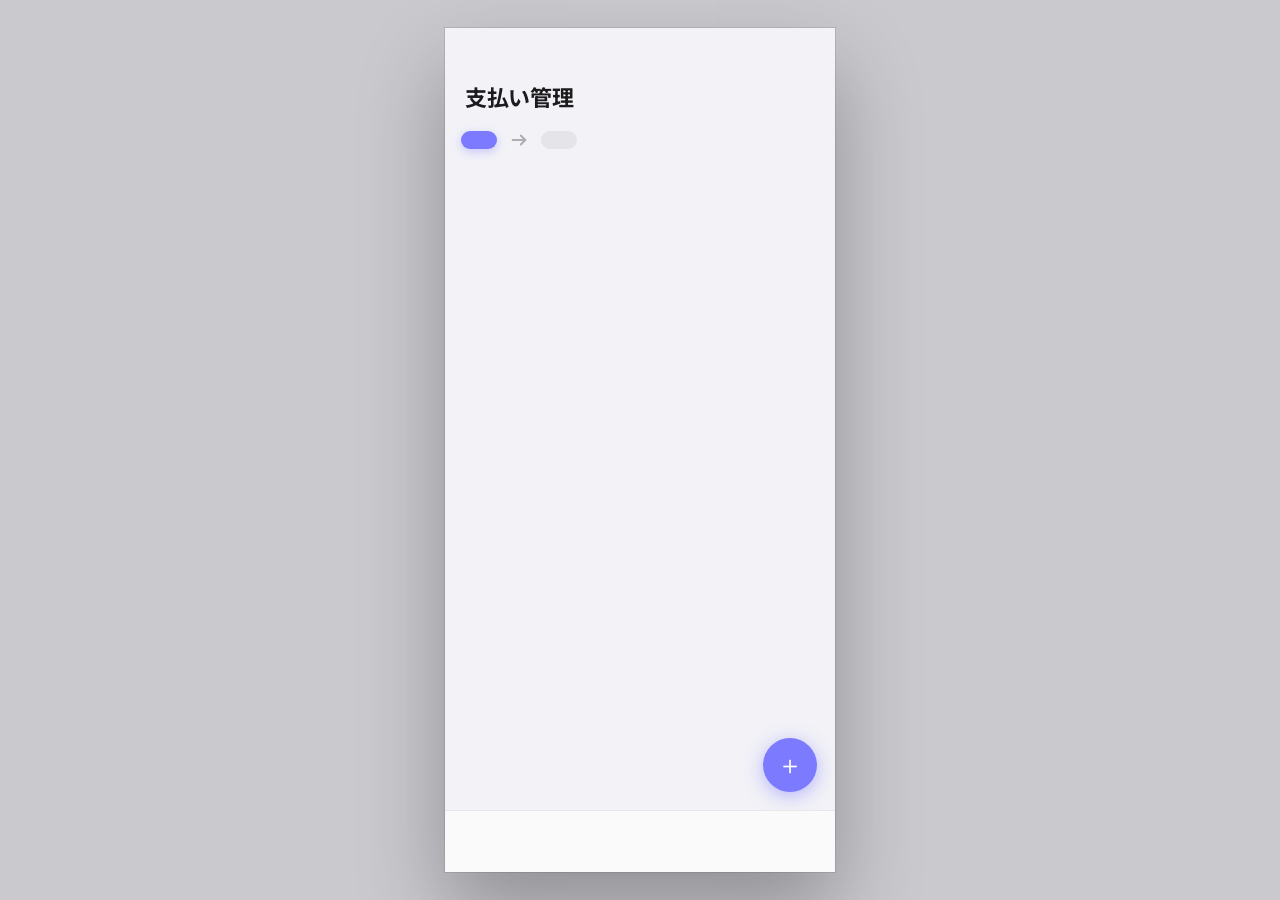
==== commit d9a96d95: "GoogleForm" ====
--- a/01_payment.html
+++ b/01_payment.html
@@ -13,7 +13,7 @@
 .hdr{padding:max(52px,env(safe-area-inset-top,52px)) 20px 10px;background:var(--bg);flex-shrink:0}
 .hdr-title{font-size:22px;font-weight:700;color:var(--text);letter-spacing:-.3px}
 .tab-bar{display:flex;gap:8px;padding:4px 16px 12px;background:var(--bg);align-items:center;flex-shrink:0}
-.tab-pill{padding:9px 20px;border-radius:22px;font-size:14px;font-weight:600;font-family:'Noto Sans JP',sans-serif;border:none;cursor:pointer;transition:background .2s,color .2s,transform .1s}
+.tab-pill{padding:9px 18px;border-radius:22px;font-size:14px;font-weight:600;font-family:'Noto Sans JP',sans-serif;border:none;cursor:pointer;transition:background .2s,color .2s,transform .1s;white-space:nowrap}
 .tab-pill:active{transform:scale(.95)}
 .tab-pill.on{background:var(--accent);color:#fff;box-shadow:0 3px 10px rgba(124,122,255,.35)}
 .tab-pill.off{background:#e4e4e9;color:var(--sub)}
@@ -46,7 +46,7 @@
 .nav{height:calc(var(--nav) + env(safe-area-inset-bottom,0px));padding-bottom:env(safe-area-inset-bottom,0px);background:rgba(250,250,250,.96);border-top:.5px solid var(--border);display:flex;align-items:flex-start;flex-shrink:0;backdrop-filter:blur(20px);z-index:30}
 .nav-item{flex:1;display:flex;flex-direction:column;align-items:center;justify-content:center;gap:3px;cursor:pointer;padding:10px 0 6px;border:none;background:none;-webkit-tap-highlight-color:transparent;transition:transform .1s}
 .nav-item:active{transform:scale(.88)}
-.nav-icon{font-size:22px;line-height:1}
+.nav-icon{font-size:20px;line-height:1}
 .nav-lbl{font-size:10px;font-weight:500;color:var(--muted)}
 .nav-item.active .nav-lbl{color:var(--accent);font-weight:700}
 .overlay{position:absolute;inset:0;background:rgba(0,0,0,.42);z-index:100;display:flex;align-items:flex-end;opacity:0;pointer-events:none;transition:opacity .22s}
@@ -65,7 +65,7 @@
 .f-inp::placeholder{color:#c7c7cc}
 input[type=datetime-local]{color-scheme:light}
 .tgl-g{display:flex;gap:6px;margin-left:auto}
-.tgl{padding:7px 13px;border-radius:11px;font-size:12px;font-weight:700;font-family:'Noto Sans JP',sans-serif;border:none;cursor:pointer;transition:background .16s,color .16s}
+.tgl{padding:7px 11px;border-radius:11px;font-size:12px;font-weight:700;font-family:'Noto Sans JP',sans-serif;border:none;cursor:pointer;transition:background .16s,color .16s;white-space:nowrap}
 .tgl-off{background:#e4e4e9;color:var(--sub)}
 .tgl-accent{background:var(--accent);color:#fff}
 .tgl-green{background:var(--green);color:#fff}
@@ -88,22 +88,17 @@
 <div class="phone">
   <div class="hdr"><div class="hdr-title">支払い管理</div></div>
   <div class="tab-bar">
-    <button class="tab-pill on" id="tabA" onclick="switchTab('A')">自分 (A)</button>
+    <button class="tab-pill on" id="tabA" onclick="switchTab('me')"></button>
     <div class="tab-arrow" id="arrow">
       <svg width="18" height="18" viewBox="0 0 20 20" fill="none" stroke="currentColor" stroke-width="2.2" stroke-linecap="round" stroke-linejoin="round">
         <line x1="3" y1="10" x2="17" y2="10"/><polyline points="12 5 17 10 12 15"/>
       </svg>
     </div>
-    <button class="tab-pill off" id="tabB" onclick="switchTab('B')">相手 (B)</button>
+    <button class="tab-pill off" id="tabB" onclick="switchTab('partner')"></button>
   </div>
   <div class="scroll" id="scroll"></div>
   <button class="fab" onclick="openAdd()">＋</button>
-  <nav class="nav">
-    <button class="nav-item" onclick="location.href='index.html'"><span class="nav-icon">🏠</span><span class="nav-lbl">ホーム</span></button>
-    <button class="nav-item active"><span class="nav-icon">💰</span><span class="nav-lbl">支払い</span></button>
-    <button class="nav-item" onclick="location.href='02_wants.html'"><span class="nav-icon">📋</span><span class="nav-lbl">やりたい</span></button>
-    <button class="nav-item" onclick="location.href='03_stamp.html'"><span class="nav-icon">🔖</span><span class="nav-lbl">スタンプ</span></button>
-  </nav>
+  <nav class="nav" id="nav"></nav>
 
   <div class="overlay" id="addModal" onclick="bgClose(event,'addModal')">
     <div class="sheet">
@@ -115,7 +110,7 @@
         <div class="f-row"><span class="f-lbl">メモ</span><input class="f-inp" type="text" id="f-memo" placeholder="任意"/></div>
       </div>
       <div class="f-card">
-        <div class="f-row"><span class="f-lbl">支払者</span><div class="tgl-g"><button class="tgl tgl-accent" id="t-a" onclick="setWho('A')">自分 (A)</button><button class="tgl tgl-off" id="t-b" onclick="setWho('B')">相手 (B)</button></div></div>
+        <div class="f-row"><span class="f-lbl">支払者</span><div class="tgl-g"><button class="tgl tgl-accent" id="t-me" onclick="setWho('me')"></button><button class="tgl tgl-off" id="t-partner" onclick="setWho('partner')"></button></div></div>
         <div class="f-row"><span class="f-lbl">ステータス</span><div class="tgl-g"><button class="tgl tgl-red" id="t-unpaid" onclick="setStatus('unpaid')">未支払い</button><button class="tgl tgl-off" id="t-paid" onclick="setStatus('paid')">支払済み</button></div></div>
         <div class="f-row" id="paidDateRow" style="display:none"><span class="f-lbl">支払日時</span><input class="f-inp" type="datetime-local" id="f-paiddate"/></div>
       </div>
@@ -133,6 +128,7 @@
   </div>
 </div>
 
+<script src="auth.js"></script>
 <script>
 const STORE='pay_v1';
 function uid(){return Date.now().toString(36)+Math.random().toString(36).slice(2,6)}
@@ -140,45 +136,61 @@
 function nowISO(){const d=new Date();d.setSeconds(0,0);return d.toISOString().slice(0,16)}
 function fmtDT(s){if(!s)return'—';const d=new Date(s);if(isNaN(d))return s;const p=n=>String(n).padStart(2,'0');return`${d.getFullYear()}/${p(d.getMonth()+1)}/${p(d.getDate())} ${p(d.getHours())}:${p(d.getMinutes())}`}
 
-function defaultPays(){return[
-  {id:uid(),date:'2026-04-06T14:00',amount:800,memo:'ランチ',who:'A',status:'unpaid',paidDate:null,createdAt:'2026-04-06T14:00'},
-  {id:uid(),date:'2026-04-05T16:00',amount:1200,memo:'カフェ',who:'A',status:'unpaid',paidDate:null,createdAt:'2026-04-05T16:00'},
-  {id:uid(),date:'2026-04-01T01:00',amount:100,memo:'コンビニ',who:'A',status:'paid',paidDate:'2026-04-02T10:00',createdAt:'2026-04-01T01:00'},
-  {id:uid(),date:'2026-04-04T12:00',amount:1000,memo:'夕食',who:'B',status:'unpaid',paidDate:null,createdAt:'2026-04-04T12:00'},
-  {id:uid(),date:'2026-03-30T09:00',amount:500,memo:'交通費',who:'B',status:'paid',paidDate:'2026-04-01T09:00',createdAt:'2026-03-30T09:00'},
-]}
-
-let payments;
-try{const s=JSON.parse(localStorage.getItem(STORE));payments=(Array.isArray(s)&&s.length)?s:defaultPays()}catch{payments=defaultPays()}
-
-let tab='A',fWho='A',fStatus='unpaid';
+let payments,tab='me',fWho='me',fStatus='unpaid';
+let U,P; // current user / partner
+
+function init(){
+  if(!requireLogin())return;
+  U=currentUser();P=getAccount(partnerId());
+  applyTheme(U.theme);
+  document.getElementById('nav').innerHTML=navHTML('pay');
+  // タブラベル
+  document.getElementById('tabA').textContent=U.icon+' '+U.name;
+  document.getElementById('tabB').textContent=P.icon+' '+P.name;
+  document.getElementById('t-me').textContent=U.icon+' '+U.name;
+  document.getElementById('t-partner').textContent=P.icon+' '+P.name;
+  // データ
+  try{const s=JSON.parse(localStorage.getItem(STORE));payments=(Array.isArray(s)&&s.length)?s:[];}catch{payments=[]}
+  // GAS同期してからレンダリング
+  syncOnLoad(["payments","accounts"]).then(()=>{
+    try{const s=JSON.parse(localStorage.getItem(STORE));payments=(Array.isArray(s)&&s.length)?s:[];}catch{payments=[]}
+    autoDelete();render();
+  });
+}
 
 function autoDelete(){
   const lim=3*30*24*60*60*1000,now=Date.now(),b=payments.length;
   payments=payments.filter(p=>now-new Date(p.date).getTime()<lim);
   if(payments.length!==b)persist();
 }
-function persist(){localStorage.setItem(STORE,JSON.stringify(payments))}
+function persist(){localStorage.setItem(STORE,JSON.stringify(payments));syncOnSave('payments',payments);}
+
+function myId(){return U.id}
+function ptId(){return P.id}
+function tabId(){return tab==='me'?myId():ptId()}
+function whoId(w){return w==='me'?myId():ptId()}
+function whoName(id){return id===U.id?U.name:P.name}
 
 function switchTab(t){
   if(t===tab)return;
-  const dir=t==='B'?'anim-r':'anim-l';tab=t;
-  document.getElementById('tabA').className='tab-pill '+(t==='A'?'on':'off');
-  document.getElementById('tabB').className='tab-pill '+(t==='B'?'on':'off');
-  document.getElementById('arrow').style.transform=t==='B'?'scaleX(-1)':'scaleX(1)';
+  const dir=t==='partner'?'anim-r':'anim-l';tab=t;
+  document.getElementById('tabA').className='tab-pill '+(t==='me'?'on':'off');
+  document.getElementById('tabB').className='tab-pill '+(t==='partner'?'on':'off');
+  document.getElementById('arrow').style.transform=t==='partner'?'scaleX(-1)':'scaleX(1)';
   render(dir);
 }
 
 function render(anim){
   const el=document.getElementById('scroll');
-  const mine=payments.filter(p=>p.who===tab),other=payments.filter(p=>p.who!==tab);
+  const cid=tabId(),oid=tab==='me'?ptId():myId();
+  const mine=payments.filter(p=>p.who===cid),other=payments.filter(p=>p.who===oid);
   const unpaid=mine.filter(p=>p.status==='unpaid').sort((a,b)=>b.date.localeCompare(a.date));
   const paid=mine.filter(p=>p.status==='paid').sort((a,b)=>b.date.localeCompare(a.date));
   const unpaidTotal=unpaid.reduce((s,p)=>s+p.amount,0);
   const otherUnpaid=other.filter(p=>p.status==='unpaid').reduce((s,p)=>s+p.amount,0);
   const diff=otherUnpaid-unpaidTotal,diffStr=(diff>=0?'＋':'－')+yen(Math.abs(diff)),diffCls=diff>=0?'pos':'neg';
   const rowHTML=p=>`<div class="c-row" onclick="openDetail('${p.id}')"><div class="c-main"><div class="c-date">${fmtDT(p.date)}</div>${p.memo?`<div class="c-memo">${p.memo}</div>`:''}</div><div class="c-right"><div class="c-amount">${yen(p.amount)}</div><span class="badge ${p.status==='paid'?'b-green':'b-red'}">${p.status==='paid'?'支払済':'未支払'}</span></div></div>`;
-  el.innerHTML=`<div class="sec-lbl">未支払い</div><div class="c-list">${unpaid.length?unpaid.map(rowHTML).join(''):'<div class="empty-row">データなし</div>'}</div><div class="sec-lbl">支払い済み</div><div class="c-list">${paid.length?paid.map(rowHTML).join(''):'<div class="empty-row">データなし</div>'}</div><div class="sec-lbl">合計</div><div class="sum-card"><div class="sum-row"><span class="sum-lbl">未支払合計</span><span class="sum-val">${yen(unpaidTotal)}</span></div><div class="sum-row"><span class="sum-lbl">相手との差額</span><span class="sum-val ${diffCls}">${diffStr}</span></div></div><div style="height:6px"></div>`;
+  el.innerHTML=`<div class="sec-lbl">未支払い</div><div class="c-list">${unpaid.length?unpaid.map(rowHTML).join(''):'<div class="empty-row">データなし</div>'}</div><div class="sec-lbl">支払い済み</div><div class="c-list">${paid.length?paid.map(rowHTML).join(''):'<div class="empty-row">データなし</div>'}</div><div class="sec-lbl">合計</div><div class="sum-card"><div class="sum-row"><span class="sum-lbl">未支払合計</span><span class="sum-val">${yen(unpaidTotal)}</span></div><div class="sum-row"><span class="sum-lbl">${whoName(oid)}との差額</span><span class="sum-val ${diffCls}">${diffStr}</span></div></div><div style="height:6px"></div>`;
   if(anim){el.classList.remove('anim-r','anim-l');void el.offsetWidth;el.classList.add(anim)}
 }
 
@@ -193,20 +205,24 @@
   document.getElementById('f-paiddate').value=nowISO();
   setWho(tab);setStatus('unpaid');openM('addModal');
 }
-function setWho(w){fWho=w;document.getElementById('t-a').className='tgl '+(w==='A'?'tgl-accent':'tgl-off');document.getElementById('t-b').className='tgl '+(w==='B'?'tgl-accent':'tgl-off')}
+function setWho(w){
+  fWho=w;
+  document.getElementById('t-me').className='tgl '+(w==='me'?'tgl-accent':'tgl-off');
+  document.getElementById('t-partner').className='tgl '+(w==='partner'?'tgl-accent':'tgl-off');
+}
 function setStatus(s){fStatus=s;document.getElementById('t-unpaid').className='tgl '+(s==='unpaid'?'tgl-red':'tgl-off');document.getElementById('t-paid').className='tgl '+(s==='paid'?'tgl-green':'tgl-off');document.getElementById('paidDateRow').style.display=s==='paid'?'flex':'none'}
 
 function submitAdd(){
   const date=document.getElementById('f-date').value,amount=parseInt(document.getElementById('f-amount').value,10),memo=document.getElementById('f-memo').value.trim();
   if(!date||isNaN(amount)||amount<1){alert('発生日時と金額（1円以上）を入力してください');return}
   const paidDate=fStatus==='paid'?(document.getElementById('f-paiddate').value||date):null;
-  payments.push({id:uid(),date,amount,memo,who:fWho,status:fStatus,paidDate,createdAt:new Date().toISOString()});
+  payments.push({id:uid(),date,amount,memo,who:whoId(fWho),status:fStatus,paidDate,createdAt:new Date().toISOString()});
   payments.sort((a,b)=>b.date.localeCompare(a.date));persist();closeM('addModal');render();
 }
 
 function openDetail(id){
   const p=payments.find(x=>x.id===id);if(!p)return;
-  document.getElementById('detBody').innerHTML=`<div class="det-title">${yen(p.amount)}</div><div class="det-row"><span class="det-k">ステータス</span><span class="det-v">${p.status==='paid'?'✅ 支払済み':'⏳ 未支払い'}</span></div><div class="det-row"><span class="det-k">支払者</span><span class="det-v">${p.who==='A'?'自分 (A)':'相手 (B)'}</span></div><div class="det-row"><span class="det-k">発生日時</span><span class="det-v">${fmtDT(p.date)}</span></div>${p.paidDate?`<div class="det-row"><span class="det-k">支払日時</span><span class="det-v">${fmtDT(p.paidDate)}</span></div>`:''} ${p.memo?`<div class="det-row"><span class="det-k">メモ</span><span class="det-v">${p.memo}</span></div>`:''}<div class="det-row"><span class="det-k">登録日時</span><span class="det-v">${fmtDT(p.createdAt)}</span></div>`;
+  document.getElementById('detBody').innerHTML=`<div class="det-title">${yen(p.amount)}</div><div class="det-row"><span class="det-k">ステータス</span><span class="det-v">${p.status==='paid'?'✅ 支払済み':'⏳ 未支払い'}</span></div><div class="det-row"><span class="det-k">支払者</span><span class="det-v">${whoName(p.who)}</span></div><div class="det-row"><span class="det-k">発生日時</span><span class="det-v">${fmtDT(p.date)}</span></div>${p.paidDate?`<div class="det-row"><span class="det-k">支払日時</span><span class="det-v">${fmtDT(p.paidDate)}</span></div>`:''} ${p.memo?`<div class="det-row"><span class="det-k">メモ</span><span class="det-v">${p.memo}</span></div>`:''}<div class="det-row"><span class="det-k">登録日時</span><span class="det-v">${fmtDT(p.createdAt)}</span></div>`;
   const btn=document.createElement('button');btn.className='ok-btn';btn.style.cssText=`background:${p.status==='unpaid'?'var(--green)':'var(--accent)'};margin-bottom:0`;btn.textContent=p.status==='unpaid'?'✅ 支払済みにする':'↩ 未支払いに戻す';
   btn.onclick=()=>{p.status=p.status==='unpaid'?'paid':'unpaid';p.paidDate=p.status==='paid'?new Date().toISOString():null;persist();closeM('detModal');render()};
   document.getElementById('detBody').appendChild(btn);
@@ -214,7 +230,7 @@
   openM('detModal');
 }
 
-autoDelete();render();
+init();
 </script>
 </body>
 </html>
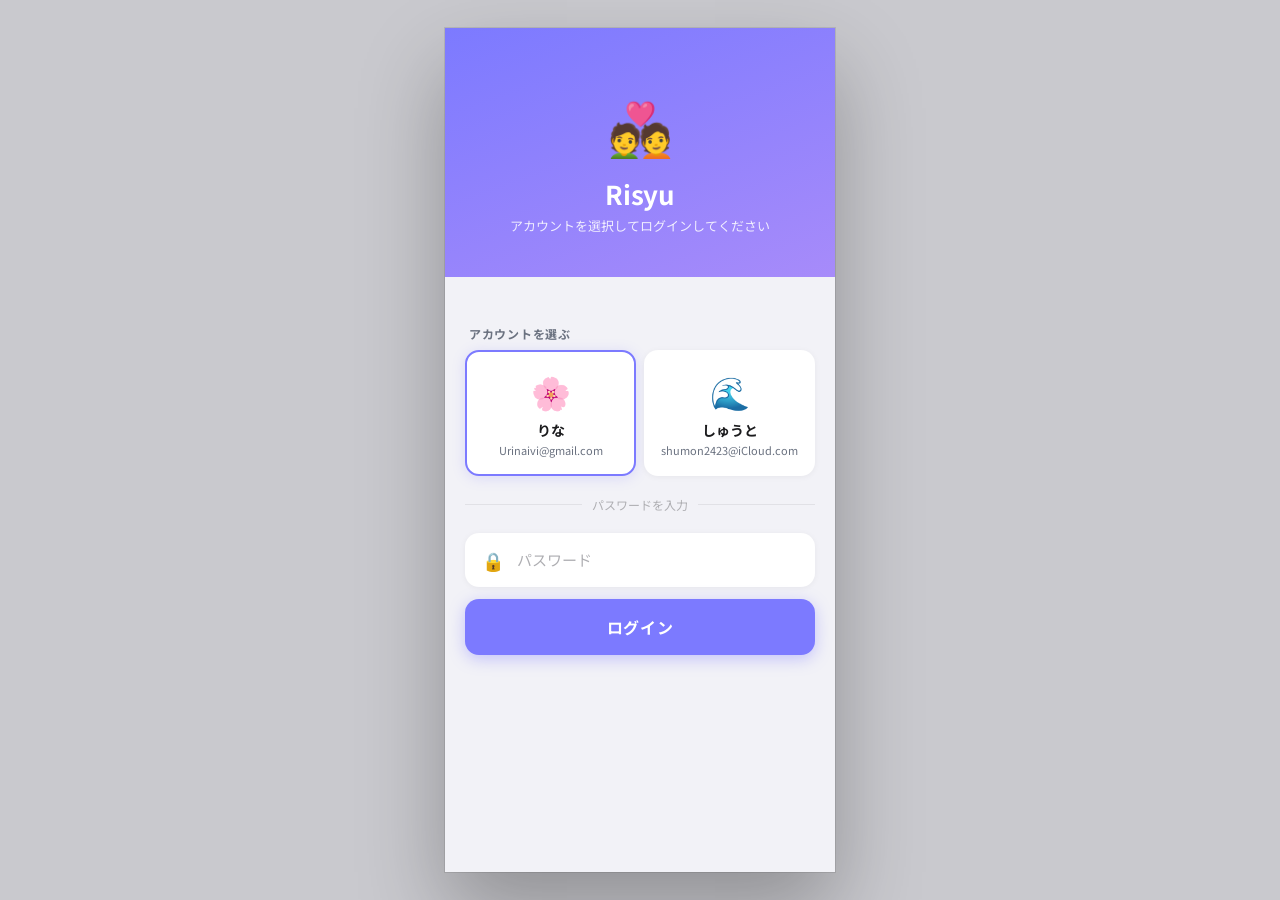
==== commit 7f33794b: "いろいろ" ====
--- a/01_payment.html
+++ b/01_payment.html
@@ -5,16 +5,19 @@
 <meta name="viewport" content="width=device-width,initial-scale=1.0,maximum-scale=1.0"/>
 <title>支払い管理</title>
 <link href="https://fonts.googleapis.com/css2?family=Noto+Sans+JP:wght@300;400;500;600;700&display=swap" rel="stylesheet"/>
+<link rel="icon" href="photo/favicon.png">
 <style>
 *,*::before,*::after{box-sizing:border-box;margin:0;padding:0}
 :root{--bg:#f2f2f7;--card:#fff;--text:#1c1c1e;--sub:#6b7280;--muted:#aeaeb2;--border:rgba(0,0,0,0.07);--accent:#7c7aff;--green:#34c759;--red:#ff3b30;--r:14px;--nav:62px}
 html,body{height:100%;background:#c9c9ce;display:flex;justify-content:center;align-items:center;font-family:'Noto Sans JP',sans-serif;-webkit-font-smoothing:antialiased;overscroll-behavior:none}
 .phone{width:min(390px,100vw);height:min(844px,100dvh);background:var(--bg);border-radius:clamp(0px,calc((100vw - 390px)*-99),48px);overflow:hidden;position:relative;display:flex;flex-direction:column;box-shadow:0 40px 80px rgba(0,0,0,.28),0 0 0 1px rgba(0,0,0,.09)}
 .hdr{padding:max(52px,env(safe-area-inset-top,52px)) 20px 10px;background:var(--bg);flex-shrink:0}
-.hdr-title{font-size:22px;font-weight:700;color:var(--text);letter-spacing:-.3px}
+.hdr-top{display:flex;align-items:center;justify-content:space-between}
+.hdr-title{font-size:22px;font-weight:700;color:var(--text)}
+.gas-btn{width:36px;height:36px;border-radius:50%;border:none;cursor:pointer;background:#e4e4e9;font-size:20px;display:flex;align-items:center;justify-content:center;transition:background .15s}
+.gas-btn:active{background:#d1d1d6}
 .tab-bar{display:flex;gap:8px;padding:4px 16px 12px;background:var(--bg);align-items:center;flex-shrink:0}
-.tab-pill{padding:9px 18px;border-radius:22px;font-size:14px;font-weight:600;font-family:'Noto Sans JP',sans-serif;border:none;cursor:pointer;transition:background .2s,color .2s,transform .1s;white-space:nowrap}
-.tab-pill:active{transform:scale(.95)}
+.tab-pill{padding:9px 18px;border-radius:22px;font-size:14px;font-weight:600;font-family:'Noto Sans JP',sans-serif;border:none;cursor:pointer;transition:background .2s,color .2s;white-space:nowrap}
 .tab-pill.on{background:var(--accent);color:#fff;box-shadow:0 3px 10px rgba(124,122,255,.35)}
 .tab-pill.off{background:#e4e4e9;color:var(--sub)}
 .tab-arrow{display:flex;align-items:center;justify-content:center;width:28px;height:28px;color:var(--muted);flex-shrink:0;transition:transform .3s cubic-bezier(.34,1.56,.64,1)}
@@ -28,11 +31,13 @@
 .c-main{flex:1;min-width:0}
 .c-date{font-size:15px;color:var(--text)}
 .c-memo{font-size:12px;color:var(--sub);margin-top:2px}
+.c-hist{font-size:11px;color:var(--accent);margin-top:2px}
 .c-right{text-align:right;flex-shrink:0;display:flex;flex-direction:column;align-items:flex-end;gap:4px}
 .c-amount{font-size:16px;font-weight:600;color:var(--text)}
 .badge{font-size:11px;font-weight:600;padding:2px 8px;border-radius:10px;display:inline-block}
 .b-red{background:#ffe5e4;color:var(--red)}
 .b-green{background:#e3f9eb;color:var(--green)}
+.b-partial{background:#fff3e0;color:#ff9500}
 .empty-row{padding:20px;text-align:center;font-size:14px;color:var(--muted)}
 .sum-card{background:var(--card);border-radius:var(--r);overflow:hidden;margin-bottom:6px}
 .sum-row{display:flex;justify-content:space-between;align-items:center;padding:14px 16px;border-bottom:.5px solid var(--border)}
@@ -41,10 +46,14 @@
 .sum-val{font-size:16px;font-weight:700;color:var(--text)}
 .sum-val.pos{color:var(--green)}
 .sum-val.neg{color:var(--red)}
-.fab{position:absolute;bottom:calc(var(--nav) + env(safe-area-inset-bottom,0px) + 18px);right:18px;width:54px;height:54px;border-radius:50%;background:var(--accent);color:#fff;border:none;cursor:pointer;font-size:26px;display:flex;align-items:center;justify-content:center;box-shadow:0 4px 18px rgba(124,122,255,.5);transition:transform .15s;z-index:20}
+/* 2つのFAB */
+.fab-group{position:absolute;bottom:calc(var(--nav) + env(safe-area-inset-bottom,0px) + 18px);right:18px;display:flex;flex-direction:column;gap:10px;z-index:20}
+.fab{width:54px;height:54px;border-radius:50%;border:none;cursor:pointer;font-size:26px;display:flex;align-items:center;justify-content:center;transition:transform .15s;box-shadow:0 4px 18px rgba(0,0,0,.22)}
 .fab:active{transform:scale(.91)}
+.fab-add{background:var(--accent);color:#fff}
+.fab-pay{background:var(--green);color:#fff;font-size:20px}
 .nav{height:calc(var(--nav) + env(safe-area-inset-bottom,0px));padding-bottom:env(safe-area-inset-bottom,0px);background:rgba(250,250,250,.96);border-top:.5px solid var(--border);display:flex;align-items:flex-start;flex-shrink:0;backdrop-filter:blur(20px);z-index:30}
-.nav-item{flex:1;display:flex;flex-direction:column;align-items:center;justify-content:center;gap:3px;cursor:pointer;padding:10px 0 6px;border:none;background:none;-webkit-tap-highlight-color:transparent;transition:transform .1s}
+.nav-item{flex:1;display:flex;flex-direction:column;align-items:center;justify-content:center;gap:3px;cursor:pointer;padding:10px 0 6px;border:none;background:none;-webkit-tap-highlight-color:transparent;transition:transform .1s;position:relative}
 .nav-item:active{transform:scale(.88)}
 .nav-icon{font-size:20px;line-height:1}
 .nav-lbl{font-size:10px;font-weight:500;color:var(--muted)}
@@ -58,10 +67,10 @@
 .sh-title{font-size:17px;font-weight:700;color:var(--text)}
 .x-btn{width:28px;height:28px;border-radius:50%;background:#e4e4e9;border:none;cursor:pointer;display:flex;align-items:center;justify-content:center;font-size:14px;color:var(--sub)}
 .f-card{background:var(--card);border-radius:var(--r);margin:0 14px 10px;overflow:hidden}
-.f-row{display:flex;align-items:center;padding:13px 16px;border-bottom:.5px solid var(--border);gap:10px}
+.f-row{display:flex;align-items:flex-start;padding:13px 16px;border-bottom:.5px solid var(--border);gap:10px}
 .f-row:last-child{border-bottom:none}
-.f-lbl{font-size:15px;color:var(--text);min-width:80px;flex-shrink:0}
-.f-inp{flex:1;border:none;outline:none;font-size:15px;font-family:'Noto Sans JP',sans-serif;color:var(--text);background:transparent;text-align:right}
+.f-lbl{font-size:15px;color:var(--text);min-width:86px;flex-shrink:0;padding-top:2px;white-space:nowrap}
+.f-inp{flex:1;min-width:0;border:none;outline:none;font-size:15px;font-family:'Noto Sans JP',sans-serif;color:var(--text);background:transparent;text-align:right}
 .f-inp::placeholder{color:#c7c7cc}
 input[type=datetime-local]{color-scheme:light}
 .tgl-g{display:flex;gap:6px;margin-left:auto}
@@ -70,14 +79,27 @@
 .tgl-accent{background:var(--accent);color:#fff}
 .tgl-green{background:var(--green);color:#fff}
 .tgl-red{background:var(--red);color:#fff}
-.ok-btn{display:block;width:calc(100% - 28px);margin:2px 14px 22px;padding:15px;background:var(--accent);color:#fff;border:none;border-radius:var(--r);font-size:16px;font-weight:700;font-family:'Noto Sans JP',sans-serif;cursor:pointer;letter-spacing:.04em;transition:opacity .15s,transform .12s}
+.ok-btn{display:block;width:calc(100% - 28px);margin:2px 14px 12px;padding:15px;background:var(--accent);color:#fff;border:none;border-radius:var(--r);font-size:16px;font-weight:700;font-family:'Noto Sans JP',sans-serif;cursor:pointer;letter-spacing:.04em;transition:opacity .15s,transform .12s}
 .ok-btn:active{opacity:.82;transform:scale(.98)}
+.ok-btn.green{background:var(--green)}
 .del-btn{display:block;width:calc(100% - 28px);margin:4px 14px 22px;padding:13px;background:#ffe5e4;color:var(--red);border:none;border-radius:var(--r);font-size:15px;font-weight:600;font-family:'Noto Sans JP',sans-serif;cursor:pointer}
 .det-title{font-size:22px;font-weight:700;color:var(--text);padding:4px 16px 14px}
 .det-row{display:flex;justify-content:space-between;align-items:flex-start;padding:12px 16px;border-bottom:.5px solid var(--border);font-size:14px;gap:12px}
 .det-row:last-child{border-bottom:none}
 .det-k{color:var(--sub);flex-shrink:0}
 .det-v{color:var(--text);font-weight:500;text-align:right;word-break:break-all}
+/* 支払経過履歴 */
+.hist-list{padding:0 14px 8px}
+.hist-item{background:var(--card);border-radius:10px;padding:10px 14px;margin-bottom:6px;display:flex;justify-content:space-between;align-items:center;gap:10px}
+.hist-date{font-size:12px;color:var(--sub)}
+.hist-amount{font-size:15px;font-weight:600;color:var(--green)}
+.gas-result{margin:4px 14px 14px;background:var(--card);border-radius:var(--r);padding:12px 14px}
+.gas-result-lbl{font-size:12px;color:var(--sub)}
+.gas-result-val{font-size:24px;font-weight:700;color:var(--text);margin-top:4px}
+/* 差額支払いモーダル */
+.diff-info{margin:0 14px 10px;background:var(--card);border-radius:var(--r);padding:14px 16px}
+.diff-info-title{font-size:13px;color:var(--sub);margin-bottom:4px}
+.diff-info-val{font-size:24px;font-weight:700;color:var(--text)}
 @keyframes slideR{from{opacity:0;transform:translateX(24px)}to{opacity:1;transform:translateX(0)}}
 @keyframes slideL{from{opacity:0;transform:translateX(-24px)}to{opacity:1;transform:translateX(0)}}
 .anim-r{animation:slideR .2s ease forwards}
@@ -86,7 +108,12 @@
 </head>
 <body>
 <div class="phone">
-  <div class="hdr"><div class="hdr-title">支払い管理</div></div>
+  <div class="hdr">
+    <div class="hdr-top">
+      <div class="hdr-title">支払い管理</div>
+      <button class="gas-btn" onclick="openGasCalc()">⛽</button>
+    </div>
+  </div>
   <div class="tab-bar">
     <button class="tab-pill on" id="tabA" onclick="switchTab('me')"></button>
     <div class="tab-arrow" id="arrow">
@@ -97,9 +124,14 @@
     <button class="tab-pill off" id="tabB" onclick="switchTab('partner')"></button>
   </div>
   <div class="scroll" id="scroll"></div>
-  <button class="fab" onclick="openAdd()">＋</button>
+  <!-- 右下2つのFAB -->
+  <div class="fab-group">
+    <button class="fab fab-pay" onclick="openDiffPay()" title="差額支払い">💳</button>
+    <button class="fab fab-add" onclick="openAdd()" title="追加">＋</button>
+  </div>
   <nav class="nav" id="nav"></nav>
 
+  <!-- 支払い追加 -->
   <div class="overlay" id="addModal" onclick="bgClose(event,'addModal')">
     <div class="sheet">
       <div class="sh-handle"></div>
@@ -118,12 +150,68 @@
     </div>
   </div>
 
+  <!-- 支払い詳細 -->
   <div class="overlay" id="detModal" onclick="bgClose(event,'detModal')">
     <div class="sheet">
       <div class="sh-handle"></div>
       <div class="sh-hdr"><span class="sh-title">支払い詳細</span><button class="x-btn" onclick="closeM('detModal')">✕</button></div>
       <div id="detBody"></div>
       <button class="del-btn" id="delBtn">🗑 この支払いを削除する</button>
+    </div>
+  </div>
+
+  <!-- 途中支払いモーダル -->
+  <div class="overlay" id="partialModal" onclick="bgClose(event,'partialModal')">
+    <div class="sheet">
+      <div class="sh-handle"></div>
+      <div class="sh-hdr"><span class="sh-title">途中支払いを記録</span><button class="x-btn" onclick="closeM('partialModal')">✕</button></div>
+      <div class="f-card">
+        <div class="f-row"><span class="f-lbl">支払い額</span><input class="f-inp" type="number" id="p-amount" placeholder="0" min="1"/><span style="font-size:14px;color:var(--sub);flex-shrink:0">円</span></div>
+        <div class="f-row"><span class="f-lbl">日時</span><input class="f-inp" type="datetime-local" id="p-date"/></div>
+        <div class="f-row"><span class="f-lbl">メモ</span><input class="f-inp" type="text" id="p-memo" placeholder="任意"/></div>
+      </div>
+      <button class="ok-btn green" onclick="submitPartial()">記録する</button>
+    </div>
+  </div>
+
+  <!-- 差額支払いモーダル -->
+  <div class="overlay" id="diffPayModal" onclick="bgClose(event,'diffPayModal')">
+    <div class="sheet">
+      <div class="sh-handle"></div>
+      <div class="sh-hdr"><span class="sh-title">差額支払い</span><button class="x-btn" onclick="closeM('diffPayModal')">✕</button></div>
+      <div class="diff-info">
+        <div class="diff-info-title" id="diffInfoTitle"></div>
+        <div class="diff-info-val" id="diffInfoVal"></div>
+      </div>
+      <div class="f-card">
+        <div class="f-row"><span class="f-lbl">支払い額</span><input class="f-inp" type="number" id="dp-amount" placeholder="0" min="1"/><span style="font-size:14px;color:var(--sub);flex-shrink:0">円</span></div>
+        <div class="f-row"><span class="f-lbl">日時</span><input class="f-inp" type="datetime-local" id="dp-date"/></div>
+        <div class="f-row"><span class="f-lbl">メモ</span><input class="f-inp" type="text" id="dp-memo" placeholder="差額支払い"/></div>
+      </div>
+      <button class="ok-btn green" onclick="submitDiffPay()">支払い処理する</button>
+    </div>
+  </div>
+
+  <!-- ガソリン代計算 -->
+  <div class="overlay" id="gasModal" onclick="bgClose(event,'gasModal')">
+    <div class="sheet">
+      <div class="sh-handle"></div>
+      <div class="sh-hdr"><span class="sh-title">⛽ ガソリン代計算</span><button class="x-btn" onclick="closeM('gasModal')">✕</button></div>
+      <div class="f-card">
+        <div class="f-row"><span class="f-lbl">走行距離</span><input class="f-inp" type="number" id="g-distance" placeholder="0" min="0" step="0.1"/><span style="font-size:14px;color:var(--sub);flex-shrink:0">km</span></div>
+        <div class="f-row"><span class="f-lbl">ガソリン価格</span><input class="f-inp" type="number" id="g-price" placeholder="0" min="0" step="0.1"/><span style="font-size:14px;color:var(--sub);flex-shrink:0">円/L</span></div>
+        <div class="f-row"><span class="f-lbl">発生日時</span><input class="f-inp" type="datetime-local" id="g-date"/></div>
+      </div>
+      <div class="f-card">
+        <div class="f-row"><span class="f-lbl">支払者</span><div class="tgl-g"><button class="tgl tgl-accent" id="g-me" onclick="setGasWho('me')"></button><button class="tgl tgl-off" id="g-partner" onclick="setGasWho('partner')"></button></div></div>
+        <div class="f-row"><span class="f-lbl">メモ</span><input class="f-inp" type="text" id="g-memo" placeholder="ガソリン代"/></div>
+      </div>
+      <div class="gas-result">
+        <div class="gas-result-lbl">今回のガソリン代（走行距離÷15×価格）</div>
+        <div class="gas-result-val" id="g-result">¥0</div>
+      </div>
+      <button class="ok-btn" onclick="calcGas()">計算する</button>
+      <button class="ok-btn green" id="g-claim-btn" onclick="claimGas()" style="margin-top:0" disabled>未払いに追加する</button>
     </div>
   </div>
 </div>
@@ -136,35 +224,38 @@
 function nowISO(){const d=new Date();d.setSeconds(0,0);return d.toISOString().slice(0,16)}
 function fmtDT(s){if(!s)return'—';const d=new Date(s);if(isNaN(d))return s;const p=n=>String(n).padStart(2,'0');return`${d.getFullYear()}/${p(d.getMonth()+1)}/${p(d.getDate())} ${p(d.getHours())}:${p(d.getMinutes())}`}
 
-let payments,tab='me',fWho='me',fStatus='unpaid';
-let U,P; // current user / partner
+let payments,tab='me',fWho='me',fStatus='unpaid',gWho='me',gasAmount=0;
+let U,P,partialTargetId=null;
 
 function init(){
   if(!requireLogin())return;
-  U=currentUser();P=getAccount(partnerId());
+  U=currentUser(); P=getAccount(partnerId());
   applyTheme(U.theme);
   document.getElementById('nav').innerHTML=navHTML('pay');
-  // タブラベル
-  document.getElementById('tabA').textContent=U.icon+' '+U.name;
-  document.getElementById('tabB').textContent=P.icon+' '+P.name;
-  document.getElementById('t-me').textContent=U.icon+' '+U.name;
-  document.getElementById('t-partner').textContent=P.icon+' '+P.name;
-  // データ
-  try{const s=JSON.parse(localStorage.getItem(STORE));payments=(Array.isArray(s)&&s.length)?s:[];}catch{payments=[]}
-  // GAS同期してからレンダリング
+  document.getElementById('tabA').innerHTML=iconHTML(U.icon,14)+' '+U.name;
+  document.getElementById('tabB').innerHTML=iconHTML(P.icon,14)+' '+P.name;
+  document.getElementById('t-me').innerHTML=iconHTML(U.icon,14)+' '+U.name;
+  document.getElementById('t-partner').innerHTML=iconHTML(P.icon,14)+' '+P.name;
+  document.getElementById('g-me').innerHTML=iconHTML(U.icon,14)+' '+U.name;
+  document.getElementById('g-partner').innerHTML=iconHTML(P.icon,14)+' '+P.name;
+  try{const s=JSON.parse(localStorage.getItem(STORE));payments=(Array.isArray(s)&&s.length)?s.map(migratePayment):[];}catch{payments=[]}
   syncOnLoad(["payments","accounts"]).then(()=>{
-    try{const s=JSON.parse(localStorage.getItem(STORE));payments=(Array.isArray(s)&&s.length)?s:[];}catch{payments=[]}
-    autoDelete();render();
+    try{const s=JSON.parse(localStorage.getItem(STORE));payments=(Array.isArray(s)&&s.length)?s.map(migratePayment):[];}catch{}
+    autoDelete(); render();
   });
 }
 
+function migratePayment(p){ return {history:[], ...p}; }
+
 function autoDelete(){
-  const lim=3*30*24*60*60*1000,now=Date.now(),b=payments.length;
-  payments=payments.filter(p=>now-new Date(p.date).getTime()<lim);
-  if(payments.length!==b)persist();
+  const lim=90*24*60*60*1000,now=Date.now();
+  payments=payments.filter(p=>{
+    if(!p.paidDate)return true;
+    const t=new Date(p.paidDate).getTime();
+    return isNaN(t)||now-t<lim;
+  });
 }
 function persist(){localStorage.setItem(STORE,JSON.stringify(payments));syncOnSave('payments',payments);}
-
 function myId(){return U.id}
 function ptId(){return P.id}
 function tabId(){return tab==='me'?myId():ptId()}
@@ -183,14 +274,42 @@
 function render(anim){
   const el=document.getElementById('scroll');
   const cid=tabId(),oid=tab==='me'?ptId():myId();
-  const mine=payments.filter(p=>p.who===cid),other=payments.filter(p=>p.who===oid);
-  const unpaid=mine.filter(p=>p.status==='unpaid').sort((a,b)=>b.date.localeCompare(a.date));
+  const mine=payments.filter(p=>p.who===cid);
+  const other=payments.filter(p=>p.who===oid);
+  const unpaid=mine.filter(p=>p.status==='unpaid'||p.status==='partial').sort((a,b)=>b.date.localeCompare(a.date));
   const paid=mine.filter(p=>p.status==='paid').sort((a,b)=>b.date.localeCompare(a.date));
   const unpaidTotal=unpaid.reduce((s,p)=>s+p.amount,0);
-  const otherUnpaid=other.filter(p=>p.status==='unpaid').reduce((s,p)=>s+p.amount,0);
+  const otherUnpaid=other.filter(p=>p.status==='unpaid'||p.status==='partial').reduce((s,p)=>s+p.amount,0);
   const diff=otherUnpaid-unpaidTotal,diffStr=(diff>=0?'＋':'－')+yen(Math.abs(diff)),diffCls=diff>=0?'pos':'neg';
-  const rowHTML=p=>`<div class="c-row" onclick="openDetail('${p.id}')"><div class="c-main"><div class="c-date">${fmtDT(p.date)}</div>${p.memo?`<div class="c-memo">${p.memo}</div>`:''}</div><div class="c-right"><div class="c-amount">${yen(p.amount)}</div><span class="badge ${p.status==='paid'?'b-green':'b-red'}">${p.status==='paid'?'支払済':'未支払'}</span></div></div>`;
-  el.innerHTML=`<div class="sec-lbl">未支払い</div><div class="c-list">${unpaid.length?unpaid.map(rowHTML).join(''):'<div class="empty-row">データなし</div>'}</div><div class="sec-lbl">支払い済み</div><div class="c-list">${paid.length?paid.map(rowHTML).join(''):'<div class="empty-row">データなし</div>'}</div><div class="sec-lbl">合計</div><div class="sum-card"><div class="sum-row"><span class="sum-lbl">未支払合計</span><span class="sum-val">${yen(unpaidTotal)}</span></div><div class="sum-row"><span class="sum-lbl">${whoName(oid)}との差額</span><span class="sum-val ${diffCls}">${diffStr}</span></div></div><div style="height:6px"></div>`;
+
+  const rowHTML=p=>{
+    const histCount=(p.history||[]).length;
+    const statusLabel=p.status==='paid'?'支払済':p.status==='partial'?'一部支払':' 未支払';
+    const badgeCls=p.status==='paid'?'b-green':p.status==='partial'?'b-partial':'b-red';
+    return `<div class="c-row" onclick="openDetail('${p.id}')">
+      <div class="c-main">
+        <div class="c-date">${fmtDT(p.date)}</div>
+        ${p.memo?`<div class="c-memo">${p.memo}</div>`:''}
+        ${histCount>0?`<div class="c-hist">支払い履歴 ${histCount}件</div>`:''}
+      </div>
+      <div class="c-right">
+        <div class="c-amount">${yen(p.amount)}</div>
+        <span class="badge ${badgeCls}">${statusLabel}</span>
+      </div>
+    </div>`;
+  };
+
+  el.innerHTML=`
+    <div class="sec-lbl">未支払い</div>
+    <div class="c-list">${unpaid.length?unpaid.map(rowHTML).join(''):'<div class="empty-row">データなし</div>'}</div>
+    <div class="sec-lbl">支払い済み</div>
+    <div class="c-list">${paid.length?paid.map(rowHTML).join(''):'<div class="empty-row">データなし</div>'}</div>
+    <div class="sec-lbl">合計</div>
+    <div class="sum-card">
+      <div class="sum-row"><span class="sum-lbl">未支払合計</span><span class="sum-val">${yen(unpaidTotal)}</span></div>
+      <div class="sum-row"><span class="sum-lbl">${whoName(oid)}との差額</span><span class="sum-val ${diffCls}">${diffStr}</span></div>
+    </div>
+    <div style="height:6px"></div>`;
   if(anim){el.classList.remove('anim-r','anim-l');void el.offsetWidth;el.classList.add(anim)}
 }
 
@@ -198,36 +317,179 @@
 function closeM(id){document.getElementById(id).classList.remove('open')}
 function bgClose(e,id){if(e.target===document.getElementById(id))closeM(id)}
 
+/* ─── 追加 ─── */
 function openAdd(){
   document.getElementById('f-date').value=nowISO();
   document.getElementById('f-amount').value='';
   document.getElementById('f-memo').value='';
   document.getElementById('f-paiddate').value=nowISO();
-  setWho(tab);setStatus('unpaid');openM('addModal');
+  setWho(tab); setStatus('unpaid'); openM('addModal');
 }
 function setWho(w){
   fWho=w;
   document.getElementById('t-me').className='tgl '+(w==='me'?'tgl-accent':'tgl-off');
   document.getElementById('t-partner').className='tgl '+(w==='partner'?'tgl-accent':'tgl-off');
 }
-function setStatus(s){fStatus=s;document.getElementById('t-unpaid').className='tgl '+(s==='unpaid'?'tgl-red':'tgl-off');document.getElementById('t-paid').className='tgl '+(s==='paid'?'tgl-green':'tgl-off');document.getElementById('paidDateRow').style.display=s==='paid'?'flex':'none'}
-
+function setStatus(s){
+  fStatus=s;
+  document.getElementById('t-unpaid').className='tgl '+(s==='unpaid'?'tgl-red':'tgl-off');
+  document.getElementById('t-paid').className='tgl '+(s==='paid'?'tgl-green':'tgl-off');
+  document.getElementById('paidDateRow').style.display=s==='paid'?'flex':'none';
+}
 function submitAdd(){
   const date=document.getElementById('f-date').value,amount=parseInt(document.getElementById('f-amount').value,10),memo=document.getElementById('f-memo').value.trim();
   if(!date||isNaN(amount)||amount<1){alert('発生日時と金額（1円以上）を入力してください');return}
   const paidDate=fStatus==='paid'?(document.getElementById('f-paiddate').value||date):null;
-  payments.push({id:uid(),date,amount,memo,who:whoId(fWho),status:fStatus,paidDate,createdAt:new Date().toISOString()});
-  payments.sort((a,b)=>b.date.localeCompare(a.date));persist();closeM('addModal');render();
-}
-
+  payments.push({id:uid(),date,amount,memo,who:whoId(fWho),status:fStatus,paidDate,createdAt:new Date().toISOString(),history:[]});
+  payments.sort((a,b)=>b.date.localeCompare(a.date));
+  persist(); closeM('addModal'); render();
+}
+
+/* ─── 詳細 ─── */
 function openDetail(id){
   const p=payments.find(x=>x.id===id);if(!p)return;
-  document.getElementById('detBody').innerHTML=`<div class="det-title">${yen(p.amount)}</div><div class="det-row"><span class="det-k">ステータス</span><span class="det-v">${p.status==='paid'?'✅ 支払済み':'⏳ 未支払い'}</span></div><div class="det-row"><span class="det-k">支払者</span><span class="det-v">${whoName(p.who)}</span></div><div class="det-row"><span class="det-k">発生日時</span><span class="det-v">${fmtDT(p.date)}</span></div>${p.paidDate?`<div class="det-row"><span class="det-k">支払日時</span><span class="det-v">${fmtDT(p.paidDate)}</span></div>`:''} ${p.memo?`<div class="det-row"><span class="det-k">メモ</span><span class="det-v">${p.memo}</span></div>`:''}<div class="det-row"><span class="det-k">登録日時</span><span class="det-v">${fmtDT(p.createdAt)}</span></div>`;
-  const btn=document.createElement('button');btn.className='ok-btn';btn.style.cssText=`background:${p.status==='unpaid'?'var(--green)':'var(--accent)'};margin-bottom:0`;btn.textContent=p.status==='unpaid'?'✅ 支払済みにする':'↩ 未支払いに戻す';
-  btn.onclick=()=>{p.status=p.status==='unpaid'?'paid':'unpaid';p.paidDate=p.status==='paid'?new Date().toISOString():null;persist();closeM('detModal');render()};
+  const hist=(p.history||[]);
+  const histHTML=hist.length?`<div style="padding:4px 16px 8px;font-size:12px;font-weight:700;color:var(--sub);letter-spacing:.05em">支払経過履歴</div><div class="hist-list">${hist.map(h=>`<div class="hist-item"><div><div class="hist-date">${fmtDT(h.date)}</div>${h.memo?`<div style="font-size:12px;color:var(--sub)">${h.memo}</div>`:''}</div><div class="hist-amount">${yen(h.amount)}</div></div>`).join('')}</div>`:'';
+
+  document.getElementById('detBody').innerHTML=`
+    <div class="det-title">${yen(p.amount)}</div>
+    <div class="det-row"><span class="det-k">ステータス</span><span class="det-v">${p.status==='paid'?'✅ 支払済み':p.status==='partial'?'🔄 一部支払':'⏳ 未支払い'}</span></div>
+    <div class="det-row"><span class="det-k">支払者</span><span class="det-v">${whoName(p.who)}</span></div>
+    <div class="det-row"><span class="det-k">発生日時</span><span class="det-v">${fmtDT(p.date)}</span></div>
+    ${p.paidDate?`<div class="det-row"><span class="det-k">支払日時</span><span class="det-v">${fmtDT(p.paidDate)}</span></div>`:''}
+    ${p.memo?`<div class="det-row"><span class="det-k">メモ</span><span class="det-v">${p.memo}</span></div>`:''}
+    <div class="det-row"><span class="det-k">登録日時</span><span class="det-v">${fmtDT(p.createdAt)}</span></div>
+    ${histHTML}`;
+
+  // ステータス変更ボタン
+  const btn=document.createElement('button');
+  btn.className='ok-btn';
+  btn.style.cssText=`background:${p.status==='unpaid'||p.status==='partial'?'var(--green)':'var(--accent)'};margin-bottom:6px`;
+  btn.textContent=p.status==='paid'?'↩ 未支払いに戻す':'✅ 支払済みにする';
+  btn.onclick=()=>{
+    p.status=p.status==='paid'?'unpaid':'paid';
+    p.paidDate=p.status==='paid'?new Date().toISOString():null;
+    persist(); closeM('detModal'); render();
+  };
   document.getElementById('detBody').appendChild(btn);
-  document.getElementById('delBtn').onclick=()=>{if(!confirm('削除しますか？'))return;payments=payments.filter(x=>x.id!==id);persist();closeM('detModal');render()};
+
+  // 途中支払いボタン（未払い・一部支払い時のみ）
+  if(p.status!=='paid'){
+    const pbtn=document.createElement('button');
+    pbtn.className='ok-btn';pbtn.style.cssText='background:#ff9500;margin-bottom:6px';
+    pbtn.textContent='🔄 途中支払いを記録';
+    pbtn.onclick=()=>{ partialTargetId=id; closeM('detModal'); openPartial(); };
+    document.getElementById('detBody').appendChild(pbtn);
+  }
+
+  document.getElementById('delBtn').onclick=()=>{
+    if(!confirm('削除しますか？'))return;
+    payments=payments.filter(x=>x.id!==id);
+    persist(); closeM('detModal'); render();
+  };
   openM('detModal');
+}
+
+/* ─── 途中支払い ─── */
+function openPartial(){
+  document.getElementById('p-amount').value='';
+  document.getElementById('p-date').value=nowISO();
+  document.getElementById('p-memo').value='';
+  openM('partialModal');
+}
+function submitPartial(){
+  const p=payments.find(x=>x.id===partialTargetId);if(!p)return;
+  const amount=parseInt(document.getElementById('p-amount').value,10);
+  const date=document.getElementById('p-date').value||nowISO();
+  const memo=document.getElementById('p-memo').value.trim();
+  if(isNaN(amount)||amount<1){alert('金額を入力してください');return}
+  if(amount>=p.amount){
+    // 全額以上なら支払済みに
+    p.status='paid'; p.paidDate=date;
+  } else {
+    // 残額を更新
+    p.amount=Math.max(0, p.amount-amount);
+    p.status='partial';
+  }
+  if(!p.history)p.history=[];
+  p.history.push({id:uid(),date,amount,memo});
+  persist(); closeM('partialModal'); render();
+}
+
+/* ─── 差額支払い ─── */
+function openDiffPay(){
+  const cid=tabId(),oid=tab==='me'?ptId():myId();
+  const myUnpaid=payments.filter(p=>p.who===cid&&(p.status==='unpaid'||p.status==='partial')).reduce((s,p)=>s+p.amount,0);
+  const ptUnpaid=payments.filter(p=>p.who===oid&&(p.status==='unpaid'||p.status==='partial')).reduce((s,p)=>s+p.amount,0);
+  const diff=ptUnpaid-myUnpaid;
+  document.getElementById('diffInfoTitle').textContent=diff>0?`${whoName(oid)}が多く払っている差額`:`${whoName(cid)}が多く払っている差額`;
+  document.getElementById('diffInfoVal').textContent=yen(Math.abs(diff));
+  document.getElementById('dp-amount').value=Math.abs(diff)>0?String(Math.abs(diff)):'';
+  document.getElementById('dp-date').value=nowISO();
+  document.getElementById('dp-memo').value='差額支払い';
+  openM('diffPayModal');
+}
+function submitDiffPay(){
+  const amount=parseInt(document.getElementById('dp-amount').value,10);
+  const date=document.getElementById('dp-date').value||nowISO();
+  const memo=document.getElementById('dp-memo').value.trim();
+  if(isNaN(amount)||amount<1){alert('金額を入力してください');return}
+
+  // 差額支払い：未払いを支払い額分だけ消化（大きい順に）
+  const cid=tabId(),oid=tab==='me'?ptId():myId();
+  const myUnpaid=payments.filter(p=>p.who===cid&&(p.status==='unpaid'||p.status==='partial')).reduce((s,p)=>s+p.amount,0);
+  const ptUnpaid=payments.filter(p=>p.who===oid&&(p.status==='unpaid'||p.status==='partial')).reduce((s,p)=>s+p.amount,0);
+
+  // 差額の少ない方が支払うべきもの（未払い）を消化
+  const targets=payments.filter(p=>(p.who===cid||p.who===oid)&&(p.status==='unpaid'||p.status==='partial'))
+    .sort((a,b)=>b.amount-a.amount);
+
+  let remaining=amount;
+  for(const p of targets){
+    if(remaining<=0)break;
+    if(!p.history)p.history=[];
+    if(remaining>=p.amount){
+      remaining-=p.amount;p.amount=0;p.status='paid';p.paidDate=date;
+      p.history.push({id:uid(),date,amount:p.amount,memo});
+    } else {
+      p.amount-=remaining;p.status='partial';
+      p.history.push({id:uid(),date,amount:remaining,memo});
+      remaining=0;
+    }
+  }
+  persist(); closeM('diffPayModal'); render();
+}
+
+/* ─── ガソリン代 ─── */
+function openGasCalc(){
+  document.getElementById('g-distance').value='';
+  document.getElementById('g-price').value='';
+  document.getElementById('g-date').value=nowISO();
+  document.getElementById('g-memo').value='ガソリン代';
+  document.getElementById('g-result').textContent=yen(0);
+  document.getElementById('g-claim-btn').disabled=true;
+  gasAmount=0; setGasWho(tab); openM('gasModal');
+}
+function setGasWho(w){
+  gWho=w;
+  document.getElementById('g-me').className='tgl '+(w==='me'?'tgl-accent':'tgl-off');
+  document.getElementById('g-partner').className='tgl '+(w==='partner'?'tgl-accent':'tgl-off');
+}
+function calcGas(){
+  const dist=parseFloat(document.getElementById('g-distance').value);
+  const price=parseFloat(document.getElementById('g-price').value);
+  if(isNaN(dist)||dist<0||isNaN(price)||price<0){alert('走行距離とガソリン価格を入力してください');return}
+  gasAmount=Math.round((dist/15)*price);
+  document.getElementById('g-result').textContent=yen(gasAmount);
+  document.getElementById('g-claim-btn').disabled=gasAmount<=0;
+}
+function claimGas(){
+  if(gasAmount<=0){alert('先に計算してください');return}
+  const date=document.getElementById('g-date').value||nowISO();
+  const memo=(document.getElementById('g-memo').value||'ガソリン代').trim();
+  payments.push({id:uid(),date,amount:gasAmount,memo,who:whoId(gWho),status:'unpaid',paidDate:null,createdAt:new Date().toISOString(),history:[]});
+  payments.sort((a,b)=>b.date.localeCompare(a.date));
+  persist(); closeM('gasModal'); render();
 }
 
 init();
